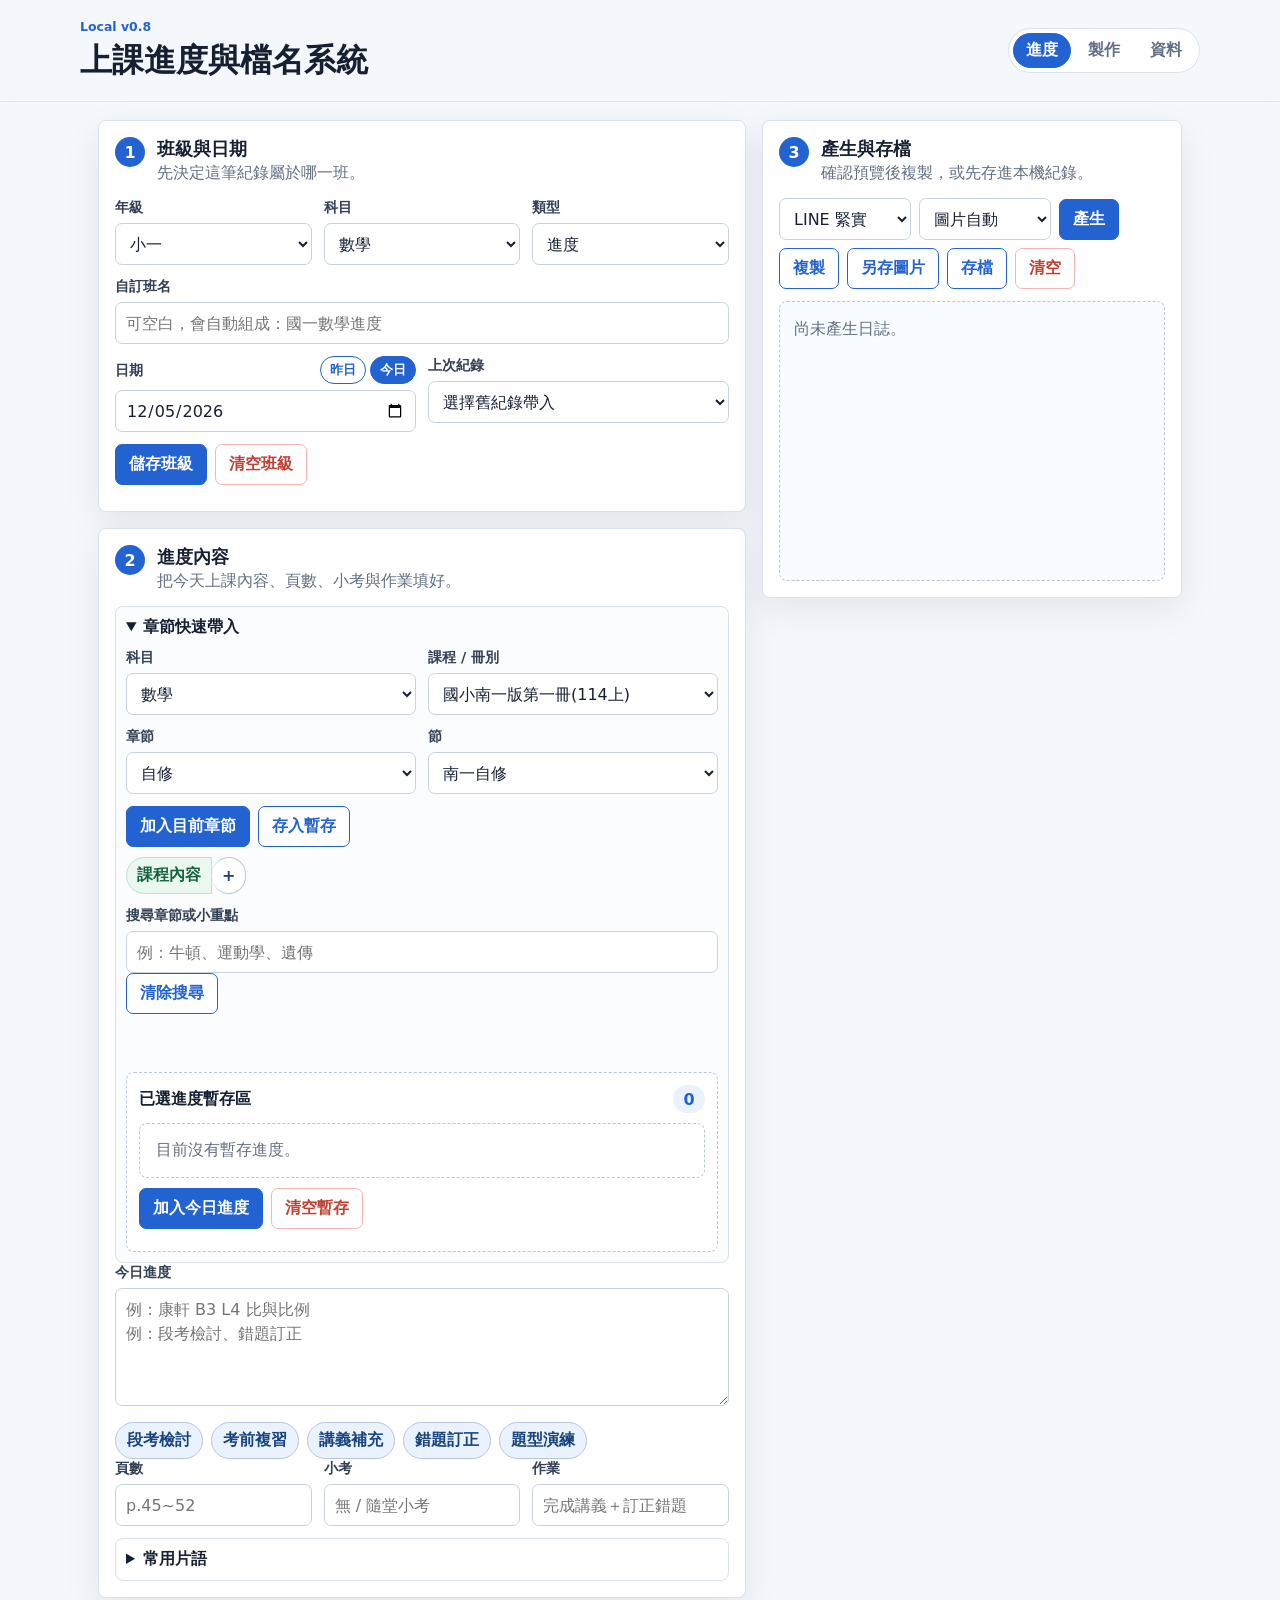
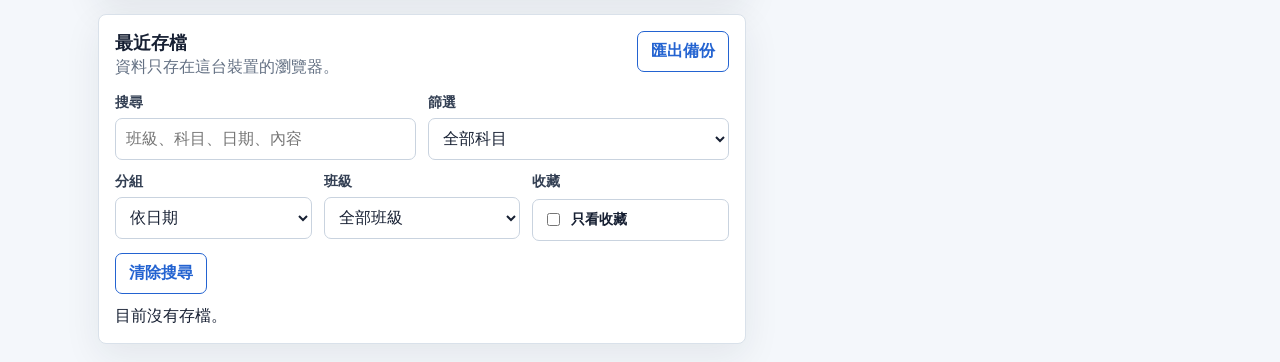
==== index.html @ 3dec6236 "Move Codex work card into production output" ====
<!doctype html>
<html lang="zh-Hant">
<head>
  <meta charset="utf-8">
  <meta name="viewport" content="width=device-width, initial-scale=1">
  <title>上課進度與檔名系統 v0.8 單機版</title>
  <link rel="stylesheet" href="styles.css?v=20260906-production-work-card">
</head>
<body>
  <header class="app-header">
    <div>
      <p class="eyebrow">Local v0.8</p>
      <h1>上課進度與檔名系統</h1>
    </div>
    <div class="header-actions">
      <nav class="view-tabs" aria-label="系統功能">
        <button class="tab-btn active" type="button" data-view-tab="progress">進度</button>
        <button class="tab-btn" type="button" data-view-tab="production">製作</button>
        <button class="tab-btn" type="button" data-view-tab="data" data-view-group="data,offline">資料</button>
      </nav>
    </div>
  </header>

  <main class="app-shell">
    <section class="panel primary-panel" data-workspace-view="progress" aria-labelledby="step1Title">
      <div class="step-head">
        <span class="step-index">1</span>
        <div>
          <h2 id="step1Title">班級與日期</h2>
          <p>先決定這筆紀錄屬於哪一班。</p>
        </div>
      </div>

      <div class="field-grid three">
        <label>
          <span>年級</span>
          <select id="grade">
            <option>小一</option><option>小二</option><option>小三</option><option>小四</option><option>小五</option><option>小六</option>
            <option>國一</option><option>國二</option><option>國三</option><option>高一</option><option>高二</option><option>高三</option>
          </select>
        </label>
        <label>
          <span>科目</span>
          <select id="subject">
            <option>數學</option><option>物理</option><option>化學</option><option>生物</option><option>地科</option>
            <option>國文</option><option>英文</option><option>歷史</option><option>地理</option><option>公民</option>
            <option>社會</option><option>自然</option><option>其他</option>
          </select>
        </label>
        <label>
          <span>類型</span>
          <select id="classType">
            <option>進度</option><option>輔導</option><option>家教</option><option>總複習</option>
          </select>
        </label>
      </div>

      <label class="full-field">
        <span>自訂班名</span>
        <input id="className" placeholder="可空白，會自動組成：國一數學進度">
      </label>

      <div class="field-grid two">
        <label class="date-field">
          <span class="date-label-row">
            <span>日期</span>
            <span class="date-shortcuts" aria-label="日期快捷">
              <button id="quickYesterdayBtn" class="mini-btn secondary" type="button" title="設定為昨日">昨日</button>
              <button id="quickTodayBtn" class="mini-btn" type="button" title="設定為今日">今日</button>
            </span>
          </span>
          <input id="date" type="date">
        </label>
        <label>
          <span>上次紀錄</span>
          <select id="historyPicker">
            <option value="">選擇舊紀錄帶入</option>
          </select>
        </label>
      </div>

      <div class="template-row">
        <button id="saveTemplateBtn" type="button">儲存班級</button>
        <button id="clearTemplateBtn" class="secondary danger-text" type="button">清空班級</button>
      </div>
      <div id="templateChips" class="chip-row" aria-label="班級模板"></div>
    </section>

    <section class="panel" data-workspace-view="progress" aria-labelledby="step2Title">
      <div class="step-head">
        <span class="step-index">2</span>
        <div>
          <h2 id="step2Title">進度內容</h2>
          <p>把今天上課內容、頁數、小考與作業填好。</p>
        </div>
      </div>

      <details class="quick-box course-picker" open>
        <summary>章節快速帶入</summary>
        <div class="field-grid two">
          <label>
            <span>科目</span>
            <select id="progressSubject"></select>
          </label>
          <label>
            <span>課程 / 冊別</span>
            <select id="progressBook"></select>
          </label>
        </div>
        <div class="field-grid two">
          <label>
            <span>章節</span>
            <select id="progressChapter"></select>
          </label>
          <label>
            <span>節</span>
            <select id="progressSection"></select>
          </label>
        </div>
        <div class="template-row">
          <button id="addProgressPathBtn" type="button">加入目前章節</button>
          <button id="cacheProgressPathBtn" class="secondary" type="button">存入暫存</button>
        </div>
        <div id="topicChoices" class="topic-list">課程資料載入中...</div>
        <label class="full-field progress-search">
          <span>搜尋章節或小重點</span>
          <input id="progressSearch" placeholder="例：牛頓、運動學、遺傳">
        </label>
        <div class="template-row">
          <button id="clearProgressSearchBtn" class="secondary" type="button">清除搜尋</button>
        </div>
        <div id="progressSearchResults" class="topic-list"></div>
        <div class="cache-box" aria-labelledby="progressCacheTitle">
          <div class="cache-head">
            <strong id="progressCacheTitle">已選進度暫存區</strong>
            <span id="progressCacheCount" class="badge">0</span>
          </div>
          <div id="progressCacheList" class="cache-list"></div>
          <div class="template-row cache-actions">
            <button id="applyProgressCacheBtn" type="button">加入今日進度</button>
            <button id="clearProgressCacheBtn" class="secondary danger-text" type="button">清空暫存</button>
          </div>
        </div>
      </details>

      <label class="full-field">
        <span>今日進度</span>
        <textarea id="progress" rows="4" placeholder="例：康軒 B3 L4 比與比例&#10;例：段考檢討、錯題訂正"></textarea>
      </label>

      <div class="chip-row">
        <button class="chip" data-progress="段考檢討" type="button">段考檢討</button>
        <button class="chip" data-progress="考前複習" type="button">考前複習</button>
        <button class="chip" data-progress="講義補充" type="button">講義補充</button>
        <button class="chip" data-progress="錯題訂正" type="button">錯題訂正</button>
        <button class="chip" data-progress="題型演練" type="button">題型演練</button>
      </div>

      <div class="field-grid three compact-fields">
        <label>
          <span>頁數</span>
          <input id="pages" placeholder="p.45~52">
        </label>
        <label>
          <span>小考</span>
          <input id="quiz" placeholder="無 / 隨堂小考">
        </label>
        <label>
          <span>作業</span>
          <input id="homework" placeholder="完成講義＋訂正錯題">
        </label>
      </div>

      <details class="quick-box">
        <summary>常用片語</summary>
        <div id="homeworkPhraseList" class="chip-row"></div>
        <div class="phrase-editor">
          <input id="newHomeworkPhrase" placeholder="新增作業片語">
          <button id="addHomeworkPhraseBtn" type="button">加入句庫</button>
        </div>
        <div class="chip-row quiz-phrases">
          <button class="chip quiet" data-quiz="隨堂小考" type="button">隨堂小考</button>
          <button class="chip quiet" data-quiz="單字小考" type="button">單字小考</button>
        </div>
      </details>
    </section>

    <section class="panel output-panel" data-workspace-view="progress" aria-labelledby="step3Title">
      <div class="step-head">
        <span class="step-index">3</span>
        <div>
          <h2 id="step3Title">產生與存檔</h2>
          <p>確認預覽後複製，或先存進本機紀錄。</p>
        </div>
      </div>

      <div class="toolbar">
        <select id="outputMode" aria-label="輸出格式">
          <option value="line">LINE 緊實</option>
          <option value="formal">正式紀錄</option>
          <option value="parent">給家長版</option>
        </select>
        <select id="imageSize" aria-label="圖片尺寸">
          <option value="auto">圖片自動</option>
          <option value="line">LINE 貼文</option>
          <option value="a4">A4 列印</option>
          <option value="ig">IG 直式</option>
        </select>
        <button id="generateBtn" type="button">產生</button>
        <button id="copyBtn" class="secondary" type="button">複製</button>
        <button id="saveImageBtn" class="secondary" type="button">另存圖片</button>
        <button id="saveLogBtn" class="secondary" type="button">存檔</button>
        <button id="clearBtn" class="secondary danger-text" type="button">清空</button>
      </div>

      <article id="preview" class="preview" aria-live="polite">尚未產生日誌。</article>
    </section>

    <section class="panel production-scope-panel hidden-view" data-workspace-view="production" aria-labelledby="productionTitle">
      <div class="step-head">
        <span class="step-index">製</span>
        <div>
          <h2 id="productionTitle">製作中心</h2>
          <p>先選一次範圍，再決定要輸出檔名、題目或講義。</p>
        </div>
      </div>

      <section class="form-section" aria-labelledby="sharedScopeTitle">
        <div class="section-head compact">
          <div>
            <h2 id="sharedScopeTitle">共用範圍</h2>
            <p>這裡會同步套用到檔名、題目與講義。</p>
          </div>
        </div>
        <div class="field-grid three">
          <label>
            <span>年級</span>
            <select id="sharedGrade">
              <option>小一</option><option>小二</option><option>小三</option><option>小四</option><option>小五</option><option>小六</option>
              <option>國一</option><option>國二</option><option>國三</option><option>高一</option><option>高二</option><option>高三</option>
            </select>
          </label>
          <label>
            <span>科目</span>
            <select id="sharedSubject"></select>
          </label>
          <label>
            <span>課程 / 冊別</span>
            <select id="sharedBook"></select>
          </label>
        </div>
        <div class="field-grid three">
          <label>
            <span>章節</span>
            <select id="sharedChapter"></select>
          </label>
          <label>
            <span>節 / 單元</span>
            <select id="sharedSection"></select>
          </label>
          <label>
            <span>搜尋補充關鍵字</span>
            <input id="sharedKeyword" placeholder="可空白，例：離子積常數、板塊">
          </label>
        </div>
        <div class="question-topic-box shared-topic-box">
          <div class="section-head">
            <div>
              <h2>小重點 / 知識點</h2>
              <p>可多選；會同步給題目與講義使用。</p>
            </div>
            <span id="sharedTopicCount" class="badge">0</span>
          </div>
          <div id="sharedTopicChoices" class="topic-list">課程資料載入中...</div>
        </div>
        <div class="production-scope-actions">
          <button id="addProductionScopeBtn" class="primary-action" type="button">加入製作範圍</button>
          <button id="clearProductionScopeBtn" class="secondary danger-text" type="button">清空範圍</button>
        </div>
        <div class="cache-box production-cache-box" aria-labelledby="productionScopeCacheTitle">
          <div class="cache-head">
            <div>
              <strong id="productionScopeCacheTitle">已選製作範圍</strong>
              <p>可跨章節、跨單元暫存；產生題目或講義時會一併帶入。</p>
            </div>
            <span id="productionScopeCacheCount" class="badge">0</span>
          </div>
          <div id="productionScopeCacheList" class="cache-list"></div>
        </div>
      </section>

      <section class="form-section production-mode-section" aria-labelledby="productionModeTitle">
        <div class="section-head compact">
          <div>
            <h2 id="productionModeTitle">製作模式</h2>
            <p>先選工作型態，系統會自動勾選合適輸出。</p>
          </div>
        </div>
        <div class="production-mode-grid" role="group" aria-label="製作模式">
          <button class="mode-card active" type="button" data-production-mode="singleQuestion">
            <strong>單元題目</strong>
            <span>目前範圍，產生一份測驗指令。</span>
          </button>
          <button class="mode-card" type="button" data-production-mode="multiQuestion">
            <strong>跨單元題目</strong>
            <span>使用已選範圍，產生跨單元題目。</span>
          </button>
          <button class="mode-card" type="button" data-production-mode="singleHandout">
            <strong>單元講義</strong>
            <span>目前範圍，產生講義指令。</span>
          </button>
          <button class="mode-card" type="button" data-production-mode="multiHandout">
            <strong>跨單元講義</strong>
            <span>整合已選範圍成連貫講義。</span>
          </button>
          <button class="mode-card" type="button" data-production-mode="questionHandout">
            <strong>題目＋講義</strong>
            <span>同時輸出題目與講義指令。</span>
          </button>
        </div>
      </section>

      <section class="form-section production-preset-section" aria-labelledby="productionPresetTitle">
        <div class="section-head compact">
          <div>
            <h2 id="productionPresetTitle">常用組合</h2>
            <p>快速套用常見製作設定，仍可再微調。</p>
          </div>
        </div>
        <div class="production-preset-row">
          <button class="chip quiet" type="button" data-production-preset="quiz20">隨堂測驗 20 題</button>
          <button class="chip quiet" type="button" data-production-preset="examReview">跨單元段考複習</button>
          <button class="chip quiet" type="button" data-production-preset="referenceHandout">高三參考書講義</button>
          <button class="chip quiet" type="button" data-production-preset="juniorExam">國中會考複習</button>
          <button class="chip quiet" type="button" data-production-preset="bothPackage">題目＋講義包</button>
        </div>
      </section>

      <section class="form-section production-output-section" aria-labelledby="productionOutputTitle">
        <div class="section-head compact">
          <div>
            <h2 id="productionOutputTitle">要產生什麼</h2>
            <p>勾選後，下方只會顯示對應的設定。</p>
          </div>
        </div>
        <div class="production-card-grid">
          <label class="production-choice-card">
            <input id="batchOutputFilename" type="checkbox">
            <strong>檔名</strong>
            <span>產生規範一致的 Word、PDF 或講義檔名。</span>
          </label>
          <label class="production-choice-card">
            <input id="batchOutputQuestion" type="checkbox" checked>
            <strong>題目指令</strong>
            <span>用本機題庫原題或 AI 仿題製作測驗。</span>
          </label>
          <label class="production-choice-card">
            <input id="batchOutputHandout" type="checkbox">
            <strong>講義指令</strong>
            <span>依共用範圍產生上課講義需求。</span>
          </label>
          <label class="production-choice-card">
            <input id="batchOutputWorkCard" type="checkbox">
            <strong>工作卡提示詞</strong>
            <span>把已選範圍整理成可貼給 Codex 的工作卡。</span>
          </label>
        </div>
      </section>
    </section>

    <section id="filenamePanel" class="panel filename-panel hidden-view" data-workspace-view="production" data-production-task="filename" aria-labelledby="filenameTitle">
      <div class="inner-switch" aria-label="製作工具">
        <button class="tab-btn" type="button" data-view-tab="filename">建立檔名</button>
        <button class="tab-btn" type="button" data-view-tab="question">製作題目</button>
        <button class="tab-btn" type="button" data-view-tab="handout">製作講義</button>
      </div>
      <div class="step-head">
        <span class="step-index">檔</span>
        <div>
          <h2 id="filenameTitle">檔名設定</h2>
          <p>只設定檔名格式，共用範圍已由上方帶入。</p>
        </div>
      </div>

      <div class="field-grid three">
        <label>
          <span>類型</span>
          <select id="filenameType">
            <option value="handout">講義或考卷</option>
            <option value="mock">模擬考</option>
            <option value="term">段考</option>
            <option value="other">其他文件</option>
          </select>
        </label>
        <label>
          <span>副檔名</span>
          <input id="filenameExt" placeholder="可空白，例如 pdf">
        </label>
        <label>
          <span>預設日期</span>
          <input id="filenameDate" type="date">
        </label>
      </div>

      <div class="field-grid three filename-course-source">
        <label>
          <span>科目</span>
          <select id="filenameSubject"></select>
        </label>
        <label>
          <span>課程 / 冊別</span>
          <select id="filenameCourse"></select>
        </label>
        <label>
          <span>課程名稱微調</span>
          <input id="filenameCourseAlias" placeholder="例：選修物理1">
        </label>
      </div>

      <div class="filename-fields" data-filename-fields="handout">
        <div class="field-grid three">
          <label>
            <span>章節</span>
            <select id="filenameChapter"></select>
          </label>
          <label>
            <span>單元</span>
            <input id="filenameUnit" placeholder="例：運動學">
          </label>
          <label>
            <span>文件名稱與序號</span>
            <input id="filenameDocName" placeholder="小考1">
          </label>
          <label>
            <span>版本</span>
            <select id="filenameAudience">
              <option>教用</option>
              <option>學用</option>
            </select>
          </label>
        </div>
        <div class="field-grid one">
          <label>
            <span>狀態</span>
            <select id="filenameStatus">
              <option>草稿</option>
              <option>完稿</option>
            </select>
          </label>
          <label>
            <span>題目格式後綴</span>
            <select id="filenameFormatSuffix">
              <option value="">不加入</option>
              <option>標準快考版</option>
              <option>灰階列印版</option>
              <option>寬鬆作答版</option>
              <option>緊湊省紙版</option>
              <option>雙欄選擇題版</option>
              <option>正式考卷版</option>
              <option>教師備課版</option>
              <option>錯題訂正版</option>
            </select>
          </label>
        </div>
      </div>

      <div class="filename-fields hidden" data-filename-fields="mock">
        <div class="field-grid three">
          <label>
            <span>年度</span>
            <input id="mockYear" placeholder="112">
          </label>
          <label>
            <span>考試類型</span>
            <select id="mockExamType">
              <option>學測</option>
              <option>分科</option>
              <option>模考</option>
            </select>
          </label>
          <label>
            <span>試卷來源或名稱</span>
            <input id="mockName" placeholder="112中2">
          </label>
        </div>
      </div>

      <div class="filename-fields hidden" data-filename-fields="term">
        <div class="field-grid three">
          <label>
            <span>學年度學期</span>
            <input id="termSemester" placeholder="115上">
          </label>
          <label>
            <span>學校</span>
            <input id="termSchool" placeholder="北大">
          </label>
          <label>
            <span>年級</span>
            <select id="termGrade">
              <option>高一</option><option>高二</option><option selected>高三</option>
              <option>國一</option><option>國二</option><option>國三</option>
            </select>
          </label>
        </div>
        <div class="field-grid one">
          <label>
            <span>考試次別</span>
            <select id="termExam">
              <option>一段</option>
              <option>二段</option>
              <option>三段</option>
            </select>
          </label>
        </div>
      </div>

      <div class="filename-fields hidden" data-filename-fields="other">
        <div class="field-grid three">
          <label>
            <span>課程或主題</span>
            <input id="otherTopic" placeholder="例：選修物理1 / 共用">
          </label>
          <label>
            <span>內容</span>
            <input id="otherContent" placeholder="內容">
          </label>
          <label>
            <span>說明</span>
            <input id="otherNote" placeholder="說明">
          </label>
        </div>
      </div>

      <div class="filename-result">
        <div>
          <span>檔名預覽</span>
          <output id="filenamePreview">資料載入中...</output>
        </div>
        <button id="copyFilenameBtn" type="button">複製檔名</button>
      </div>
    </section>

    <section class="panel question-panel hidden-view" data-workspace-view="production" data-production-task="question" aria-labelledby="questionTitle">
      <div class="inner-switch" aria-label="製作工具">
        <button class="tab-btn" type="button" data-view-tab="filename">建立檔名</button>
        <button class="tab-btn" type="button" data-view-tab="question">製作題目</button>
        <button class="tab-btn" type="button" data-view-tab="handout">製作講義</button>
      </div>
      <div class="step-head">
        <span class="step-index">題</span>
        <div>
          <h2 id="questionTitle">題目設定</h2>
          <p>設定題目來源、題數、難度與測驗卷輸出。</p>
        </div>
      </div>

      <div class="question-layout">
        <div class="question-form-stack">
          <section class="form-section" aria-labelledby="questionScopeTitle">
            <div class="section-head compact">
              <div>
                <h2 id="questionScopeTitle">範圍</h2>
                <p>先決定年級、科目與課程位置。</p>
              </div>
            </div>
            <div class="field-grid three">
              <label>
                <span>年級</span>
                <select id="questionGrade">
                  <option>小一</option><option>小二</option><option>小三</option><option>小四</option><option>小五</option><option>小六</option>
                  <option>國一</option><option>國二</option><option>國三</option><option>高一</option><option>高二</option><option>高三</option>
                </select>
              </label>
              <label>
                <span>科目</span>
                <select id="questionSubject"></select>
              </label>
              <label>
                <span>課程 / 冊別</span>
                <select id="questionBook"></select>
              </label>
            </div>
            <div class="field-grid two">
              <label>
                <span>章節</span>
                <select id="questionChapter"></select>
              </label>
              <label>
                <span>節</span>
                <select id="questionSection"></select>
              </label>
            </div>
            <label class="full-field">
              <span>搜尋補充關鍵字</span>
              <input id="questionKeyword" placeholder="可空白，例：離子積常數、板塊">
            </label>

            <div class="question-topic-box">
              <div class="section-head">
                <div>
                  <h2>知識點</h2>
                  <p>可多選；若不選，會使用目前章節與節名當搜尋範圍。</p>
                </div>
                <span id="questionTopicCount" class="badge">0</span>
              </div>
              <div id="questionTopicChoices" class="topic-list">課程資料載入中...</div>
            </div>
          </section>

          <section class="form-section" aria-labelledby="questionSettingTitle">
            <div class="section-head compact">
              <div>
                <h2 id="questionSettingTitle">出題設定</h2>
                <p>選擇題目來源、情境、題數與難度分配。</p>
              </div>
            </div>
            <div class="mode-choice" role="group" aria-label="出題方式">
              <button class="mode-card active" type="button" data-question-mode="bankOriginal">
                <strong>本機題庫原題</strong>
                <span>直接抽題，不改題幹、選項與答案。</span>
              </button>
              <button class="mode-card" type="button" data-question-mode="aiVariant">
                <strong>AI 生成仿題</strong>
                <span>參考題庫考點，改寫成同概念新題。</span>
              </button>
            </div>
            <label class="visually-hidden">
              <span>出題方式</span>
              <select id="questionGenerationMode" aria-hidden="true" tabindex="-1">
                <option value="bankOriginal">本機題庫原題</option>
                <option value="aiVariant">AI 生成仿題</option>
              </select>
            </label>
            <div class="field-grid three">
              <label>
                <span>使用情境</span>
                <select id="questionUseCase">
                  <option value="quiz">一般隨堂測驗</option>
                  <option value="exam">正式考卷</option>
                  <option value="practice">練習題組</option>
                  <option value="review">考前複習</option>
                </select>
              </label>
              <label>
                <span>題型</span>
                <select id="questionType">
                  <option>隨堂測驗</option>
                  <option>課後練習</option>
                  <option>段考複習</option>
                  <option>錯題再練</option>
                </select>
              </label>
              <label>
                <span>先抓候選題</span>
                <input id="questionCandidateCount" type="number" min="5" max="100" value="30">
              </label>
            </div>
            <div class="field-grid four compact-fields">
              <label>
                <span>成卷題數</span>
                <input id="questionTotalCount" type="number" min="1" max="60" value="20">
              </label>
              <label>
                <span>基礎題</span>
                <input id="questionBasicCount" type="number" min="0" max="60" value="10">
              </label>
              <label>
                <span>中等題</span>
                <input id="questionMiddleCount" type="number" min="0" max="60" value="6">
              </label>
              <label>
                <span>挑戰題</span>
                <input id="questionChallengeCount" type="number" min="0" max="60" value="4">
              </label>
            </div>
          </section>

          <details class="form-section advanced-section" aria-labelledby="questionOutputTitle">
            <summary>進階輸出設定</summary>
            <div class="section-head compact">
              <div>
                <h2 id="questionOutputTitle">輸出</h2>
                <p>設定檔案型態、版型與補充要求。</p>
              </div>
            </div>
            <div class="field-grid four compact-fields">
              <label>
                <span>產出型態</span>
                <select id="questionOutput">
                  <option value="word">Word 測驗卷</option>
                  <option value="pdf">Word + PDF</option>
                  <option value="obsidian">Obsidian Markdown</option>
                </select>
              </label>
              <label>
                <span>版型</span>
                <select id="questionStyle">
                  <option value="standard">標準快考版</option>
                  <option value="gray">灰階列印版</option>
                  <option value="reference">參考書精緻版</option>
                  <option value="exam">段考模擬版</option>
                  <option value="correction">錯題訂正版</option>
                  <option value="teacher">教師備課版</option>
                </select>
              </label>
              <label>
                <span>排版</span>
                <select id="questionLayout">
                  <option value="spacious">寬鬆作答版</option>
                  <option value="compact">緊湊省紙版</option>
                  <option value="twoColumn">雙欄選擇題版</option>
                  <option value="card">單題卡片版</option>
                  <option value="formal">正式考卷版</option>
                  <option value="separateAnswers">答案分離版</option>
                  <option value="bw">黑白影印版</option>
                </select>
              </label>
              <label>
                <span>字體設定</span>
                <select id="questionTypography">
                  <optgroup label="標楷體">
                    <option value="kai14">標楷體 14 pt</option>
                    <option value="kai13">標楷體 13 pt</option>
                    <option value="kai12" selected>標楷體 12 pt</option>
                    <option value="kai11">標楷體 11 pt</option>
                    <option value="kai105">標楷體 10.5 pt</option>
                  </optgroup>
                  <optgroup label="微軟正黑體">
                    <option value="jhenghei14">微軟正黑體 14 pt</option>
                    <option value="jhenghei13">微軟正黑體 13 pt</option>
                    <option value="jhenghei12">微軟正黑體 12 pt</option>
                    <option value="jhenghei11">微軟正黑體 11 pt</option>
                    <option value="jhenghei105">微軟正黑體 10.5 pt</option>
                  </optgroup>
                  <optgroup label="新細明體">
                    <option value="ming12">新細明體 12 pt</option>
                    <option value="ming11">新細明體 11 pt</option>
                    <option value="ming105">新細明體 10.5 pt</option>
                  </optgroup>
                  <optgroup label="思源字型">
                    <option value="sourceHanSans12">思源黑體 12 pt</option>
                    <option value="sourceHanSans11">思源黑體 11 pt</option>
                    <option value="sourceHanSerif12">思源宋體 12 pt</option>
                    <option value="sourceHanSerif11">思源宋體 11 pt</option>
                  </optgroup>
                </select>
              </label>
            </div>
            <label class="full-field">
              <span>補充要求</span>
              <textarea id="questionNotes" rows="3" placeholder="例：仿題不要照抄原題；每題都要附學生看得懂的解析；公式請盡量整理成標準格式。"></textarea>
            </label>
          </details>
        </div>

        <aside class="question-current-card" aria-labelledby="questionCurrentTitle">
          <span class="summary-kicker">目前設定</span>
          <h2 id="questionCurrentTitle">尚未產生</h2>
          <div id="questionCurrentSummary" class="summary-lines">選好範圍後會自動整理摘要。</div>
          <div class="summary-chips">
            <span id="questionModeSummary">本機題庫原題</span>
            <span id="questionCountSummary">20 題</span>
          </div>
        </aside>
      </div>

      <div class="toolbar question-actions">
        <button id="makeQuestionsBtn" class="primary-action" type="button">製作題目</button>
        <button id="buildQuestionPromptBtn" type="button">產生出題指令</button>
        <button id="copyQuestionPromptBtn" class="secondary" type="button">複製指令</button>
        <button id="downloadQuestionSpecBtn" class="secondary" type="button">下載需求 JSON</button>
      </div>

      <div class="filename-result question-summary">
        <div>
          <span>題庫搜尋摘要</span>
          <output id="questionSearchSummary">尚未產生。</output>
        </div>
      </div>

      <label class="full-field generated-prompt-field">
        <span>Codex 出題指令</span>
        <textarea id="questionPromptOutput" rows="16" readonly placeholder="選好範圍後按「產生出題指令」。"></textarea>
      </label>
    </section>

    <section class="panel handout-panel hidden-view" data-workspace-view="production" data-production-task="handout" aria-labelledby="handoutTitle">
      <div class="inner-switch" aria-label="製作工具">
        <button class="tab-btn" type="button" data-view-tab="filename">建立檔名</button>
        <button class="tab-btn" type="button" data-view-tab="question">製作題目</button>
        <button class="tab-btn" type="button" data-view-tab="handout">製作講義</button>
      </div>
      <div class="step-head">
        <span class="step-index">講</span>
        <div>
          <h2 id="handoutTitle">講義設定</h2>
          <p>設定講義版本、結構、題數、題目來源與版型。</p>
        </div>
      </div>

      <div class="field-grid three">
        <label>
          <span>年級</span>
          <select id="handoutGrade">
            <option>小一</option><option>小二</option><option>小三</option><option>小四</option><option>小五</option><option>小六</option>
            <option>國一</option><option>國二</option><option>國三</option><option>高一</option><option>高二</option><option>高三</option>
          </select>
        </label>
        <label>
          <span>科目</span>
          <select id="handoutSubject"></select>
        </label>
        <label>
          <span>版本</span>
          <select id="handoutAudience">
            <option value="student">學生版</option>
            <option value="teacher">教師版</option>
            <option value="both">學生版＋教師版</option>
          </select>
        </label>
      </div>

      <div class="field-grid two">
        <label>
          <span>課程 / 冊別</span>
          <select id="handoutBook"></select>
        </label>
        <label>
          <span>章節</span>
          <select id="handoutChapter"></select>
        </label>
      </div>

      <div class="field-grid two">
        <label>
          <span>節</span>
          <select id="handoutSection"></select>
        </label>
        <label>
          <span>講義標題</span>
          <input id="handoutTitleInput" placeholder="可空白，會自動用章節與節名">
        </label>
      </div>

      <div class="template-row">
        <button id="saveHandoutExampleBtn" class="secondary" type="button">新增目前設定為範例</button>
      </div>
      <div id="handoutExampleChips" class="handout-example-list" aria-label="講義範例"></div>

      <div class="question-topic-box">
        <div class="section-head">
          <div>
            <h2>講義知識點</h2>
            <p>可多選；若不選，會使用章節與節名安排內容。</p>
          </div>
          <span id="handoutTopicCount" class="badge">0</span>
        </div>
        <div id="handoutTopicChoices" class="topic-list">課程資料載入中...</div>
      </div>

      <div class="field-grid three compact-fields">
        <label>
          <span>範例數</span>
          <input id="handoutExampleCount" type="number" min="0" max="12" value="2">
        </label>
        <label>
          <span>隨堂演練數</span>
          <input id="handoutPracticeCount" type="number" min="0" max="20" value="4">
        </label>
      </div>

      <details class="form-section advanced-section">
        <summary>進階講義設定</summary>
        <div class="field-grid two compact-fields">
          <label>
            <span>講義風格</span>
            <select id="handoutStyle">
              <option value="softGray">灰階章節分隔</option>
              <option value="modulePack">灰階模組包</option>
              <option value="freshBlue">清爽青藍細線</option>
              <option value="referenceBlack">黑白參考書分隔線</option>
              <option value="referenceFormula">黑白參考書＋LaTeX公式</option>
            </select>
          </label>
          <label>
            <span>字體設定</span>
            <select id="handoutTypography">
              <optgroup label="標楷體">
                <option value="kai14">標楷體 14 pt</option>
                <option value="kai13">標楷體 13 pt</option>
                <option value="kai12" selected>標楷體 12 pt</option>
                <option value="kai11">標楷體 11 pt</option>
                <option value="kai105">標楷體 10.5 pt</option>
              </optgroup>
              <optgroup label="微軟正黑體">
                <option value="jhenghei14">微軟正黑體 14 pt</option>
                <option value="jhenghei13">微軟正黑體 13 pt</option>
                <option value="jhenghei12">微軟正黑體 12 pt</option>
                <option value="jhenghei11">微軟正黑體 11 pt</option>
                <option value="jhenghei105">微軟正黑體 10.5 pt</option>
              </optgroup>
              <optgroup label="新細明體">
                <option value="ming12">新細明體 12 pt</option>
                <option value="ming11">新細明體 11 pt</option>
                <option value="ming105">新細明體 10.5 pt</option>
              </optgroup>
              <optgroup label="思源字型">
                <option value="sourceHanSans12">思源黑體 12 pt</option>
                <option value="sourceHanSans11">思源黑體 11 pt</option>
                <option value="sourceHanSerif12">思源宋體 12 pt</option>
                <option value="sourceHanSerif11">思源宋體 11 pt</option>
              </optgroup>
            </select>
          </label>
        </div>

        <div class="field-grid three compact-fields">
          <label>
            <span>科學素養計算題</span>
            <input id="handoutCalculationCount" type="number" min="0" max="30" value="5">
          </label>
          <label>
            <span>科學素養觀念題</span>
            <input id="handoutConceptQuestionCount" type="number" min="0" max="30" value="5">
          </label>
          <label>
            <span>科學素養思考題</span>
            <input id="handoutThinkingQuestionCount" type="number" min="0" max="30" value="5">
          </label>
        </div>

        <div class="field-grid two compact-fields">
          <label>
            <span>題目來源</span>
            <select id="handoutQuestionSource">
              <option value="mixed">題庫＋自創混合</option>
              <option value="bank">優先從題庫提取</option>
              <option value="original">自創題目</option>
            </select>
          </label>
          <label>
            <span>題庫候選題</span>
            <input id="handoutQuestionCandidateCount" type="number" min="0" max="120" value="30">
          </label>
        </div>
      </details>

      <div class="check-grid">
        <label class="checkline"><input id="handoutIncludeToc" type="checkbox" checked><span>加入目錄</span></label>
        <label class="checkline"><input id="handoutIncludeConcepts" type="checkbox" checked><span>定義、說明、定理、公式</span></label>
        <label class="checkline"><input id="handoutIncludeExamples" type="checkbox" checked><span>範例與解法</span></label>
        <label class="checkline"><input id="handoutIncludePractice" type="checkbox" checked><span>科學素養題組</span></label>
        <label class="checkline"><input id="handoutIncludeAnswers" type="checkbox" checked><span>答案解析</span></label>
        <label class="checkline"><input id="handoutIncludeTeacherNotes" type="checkbox"><span>教師備註</span></label>
      </div>

      <label class="full-field">
        <span>文案或補充要求</span>
        <textarea id="handoutNotes" rows="5" placeholder="可貼課堂文案、範例題、學生常錯點、作業要求；若空白，Codex 會依範圍規劃講義。"></textarea>
      </label>

      <div class="toolbar question-actions">
        <button id="buildHandoutPromptBtn" class="primary-action" type="button">產生講義指令</button>
        <button id="copyHandoutPromptBtn" class="secondary" type="button">複製指令</button>
        <button id="downloadHandoutSpecBtn" class="secondary" type="button">下載需求 JSON</button>
      </div>

      <div class="filename-result question-summary">
        <div>
          <span>講義需求摘要</span>
          <output id="handoutSummary">尚未產生。</output>
        </div>
      </div>

      <label class="full-field generated-prompt-field">
        <span>Codex 講義製作指令</span>
        <textarea id="handoutPromptOutput" rows="18" readonly placeholder="選好範圍後按「產生講義指令」。"></textarea>
      </label>
    </section>

    <section class="panel production-final-panel hidden-view" data-workspace-view="production" aria-labelledby="batchOutputTitle">
      <div class="step-head">
        <span class="step-index">出</span>
        <div>
          <h2 id="batchOutputTitle">產生結果</h2>
          <p>確認設定後按一次產生，需要時再複製完整結果。</p>
        </div>
      </div>
      <div class="toolbar question-actions">
        <button id="buildBatchOutputBtn" class="primary-action" type="button">產生勾選項目</button>
        <button id="copyBatchOutputBtn" class="secondary" type="button">複製全部結果</button>
      </div>
      <div id="batchOutputPreview" class="batch-output-preview muted">尚未產生結果。</div>
      <div id="productionFinalSummary" class="production-final-summary"></div>
      <textarea id="batchOutputText" class="batch-output-text collapsed" rows="10" readonly placeholder="按「產生勾選項目」後，這裡會彙整檔名、題目指令與講義指令。"></textarea>
    </section>

    <section class="panel archive-panel" data-workspace-view="progress" aria-labelledby="archiveTitle">
      <div class="archive-head">
        <div>
          <h2 id="archiveTitle">最近存檔</h2>
          <p>資料只存在這台裝置的瀏覽器。</p>
        </div>
        <button id="exportBtn" class="secondary" type="button">匯出備份</button>
      </div>

      <div class="field-grid two">
        <label>
          <span>搜尋</span>
          <input id="search" placeholder="班級、科目、日期、內容">
        </label>
        <label>
          <span>篩選</span>
          <select id="filterSubject">
            <option value="">全部科目</option>
          </select>
        </label>
      </div>
      <div class="field-grid three">
        <label>
          <span>分組</span>
          <select id="archiveGroupBy">
            <option value="date">依日期</option>
            <option value="className">依班級</option>
            <option value="subject">依科目</option>
          </select>
        </label>
        <label>
          <span>班級</span>
          <select id="filterClass">
            <option value="">全部班級</option>
          </select>
        </label>
        <label class="checkbox-field">
          <span>收藏</span>
          <label class="checkline">
            <input id="favoriteOnly" type="checkbox">
            <span>只看收藏</span>
          </label>
        </label>
      </div>
      <div class="template-row">
        <button id="clearArchiveSearchBtn" class="secondary" type="button">清除搜尋</button>
      </div>

      <div id="archiveList" class="archive-list">目前沒有存檔。</div>
    </section>

    <section class="panel course-data-panel hidden-view" data-workspace-view="data" aria-labelledby="courseDataTitle">
      <div class="inner-switch" aria-label="資料工具">
        <button class="tab-btn" type="button" data-view-tab="data">課程資料</button>
        <button class="tab-btn" type="button" data-view-tab="offline">離線入口</button>
      </div>
      <div class="course-data-grid">
        <div class="course-data-sidebar">
          <div class="step-head">
            <span class="step-index">資</span>
            <div>
              <h2 id="courseDataTitle">課程資料</h2>
              <p>檢查章節資料，也可複製路徑回到進度或檔名使用。</p>
            </div>
          </div>

          <div class="field-grid one">
            <label>
              <span>科目</span>
              <select id="dataSubjectSelect"></select>
            </label>
            <label>
              <span>冊別 / 教材</span>
              <select id="dataBookSelect"></select>
            </label>
            <label>
              <span>搜尋</span>
              <input id="dataSearchInput" placeholder="章、節、小重點關鍵字">
            </label>
          </div>
          <div class="template-row">
            <button id="dataClearSearchBtn" class="secondary" type="button">清除搜尋</button>
          </div>

          <div class="stats" id="dataStats">載入中...</div>

          <div class="data-actions">
            <button id="dataShowAllBtn" type="button">展開全部</button>
            <button id="dataCollapseBtn" class="secondary" type="button">收合</button>
            <button id="dataCopyPathBtn" class="secondary" type="button">複製路徑</button>
            <button id="dataExportSubjectBtn" class="secondary" type="button">匯出本科 CSV</button>
          </div>

          <div class="review-block">
            <div class="section-head">
              <div>
                <h2>待修正清單</h2>
                <p>標記後可匯出整理。</p>
              </div>
              <span id="dataFixCount" class="badge">0</span>
            </div>
            <div class="fix-actions">
              <button id="dataExportFixesBtn" class="secondary" type="button">匯出清單</button>
              <button id="dataClearFixesBtn" class="secondary danger-text" type="button">清空</button>
            </div>
            <div id="dataFixList" class="fix-list"></div>
          </div>

          <div class="review-block">
            <div class="section-head">
              <div>
                <h2>資料提醒</h2>
                <p>先抓命名不一致或過長項目。</p>
              </div>
              <span id="dataIssueCount" class="badge">0</span>
            </div>
            <div id="dataIssueList" class="issue-list"></div>
          </div>

          <div class="review-block">
            <div class="section-head">
              <div>
                <h2>品質掃描</h2>
                <p>檢查目前科目、全科資料與合併摘要。</p>
              </div>
            </div>
            <div class="quality-actions">
              <button id="qualityCurrentBtn" type="button">檢查目前科目</button>
              <button id="qualityAllBtn" class="secondary" type="button">全科掃描</button>
              <button id="qualityMergeBtn" class="secondary" type="button">合併摘要</button>
              <button id="qualityClearBtn" class="secondary" type="button">清除</button>
            </div>
            <div id="qualityResult" class="quality-panel"></div>
          </div>
        </div>

        <div class="course-data-outline">
          <div class="section-head">
            <div>
              <h2>章節清單</h2>
              <p id="dataCurrentPath">請選擇科目與教材。</p>
            </div>
          </div>
          <div id="dataOutline" class="outline"></div>
        </div>
      </div>
    </section>

    <section class="panel offline-panel hidden-view" data-workspace-view="offline" aria-labelledby="offlineTitle">
      <div class="inner-switch" aria-label="資料工具">
        <button class="tab-btn" type="button" data-view-tab="data">課程資料</button>
        <button class="tab-btn" type="button" data-view-tab="offline">離線入口</button>
      </div>
      <div class="step-head">
        <span class="step-index">離</span>
        <div>
          <h2 id="offlineTitle">USB 離線入口</h2>
          <p>集中管理離線出卷與離線上課進度系統。先雙擊啟動檔，再開啟對應頁面。</p>
        </div>
      </div>

      <div class="offline-grid">
        <article class="offline-card">
          <div>
            <h3>離線原題出卷系統</h3>
            <p>直接抓取本機題庫原題生成 Word，不做仿題。適合 USB 攜帶使用。</p>
          </div>
          <dl class="offline-list">
            <div>
              <dt>啟動檔</dt>
              <dd>H:\啟動離線出卷系統.bat</dd>
            </div>
            <div>
              <dt>網址</dt>
              <dd>http://127.0.0.1:8799/</dd>
            </div>
            <div>
              <dt>輸出資料夾</dt>
              <dd>H:\question_tool_portable\exports</dd>
            </div>
          </dl>
          <div class="template-row">
            <button type="button" data-copy-offline="H:\啟動離線出卷系統.bat">複製啟動檔路徑</button>
            <button class="secondary" type="button" data-open-offline="http://127.0.0.1:8799/">開啟頁面</button>
          </div>
        </article>

        <article class="offline-card">
          <div>
            <h3>離線上課與檔名系統</h3>
            <p>USB 版進度、檔名、出題指令與講義指令入口，供沒有 OneDrive 專案資料夾時使用。</p>
          </div>
          <dl class="offline-list">
            <div>
              <dt>啟動檔</dt>
              <dd>H:\啟動上課進度與檔名系統.bat</dd>
            </div>
            <div>
              <dt>網址</dt>
              <dd>http://127.0.0.1:8765/</dd>
            </div>
            <div>
              <dt>系統資料夾</dt>
              <dd>H:\question_tool_portable\offline_course_system</dd>
            </div>
          </dl>
          <div class="template-row">
            <button type="button" data-copy-offline="H:\啟動上課進度與檔名系統.bat">複製啟動檔路徑</button>
            <button class="secondary" type="button" data-open-offline="http://127.0.0.1:8765/">開啟頁面</button>
          </div>
        </article>
      </div>

      <div class="offline-note">
        <strong>使用順序</strong>
        <p>如果網頁打不開，先到 USB 根目錄雙擊對應的啟動檔。Windows 瀏覽器不允許網頁直接執行 .bat，因此這裡提供路徑複製與網址入口。</p>
      </div>
    </section>
  </main>

  <div id="toast" class="toast" role="status" aria-live="polite"></div>

  <script src="app.js?v=20260906-production-work-card"></script>
</body>
</html>
---- styles.css ----
:root {
  --bg: #f4f7fb;
  --panel: #ffffff;
  --ink: #172033;
  --muted: #637083;
  --line: #d9e1ea;
  --blue: #2363d1;
  --green: #10895d;
  --amber: #b7791f;
  --red: #c24135;
  --soft-blue: #eaf2ff;
  --soft-green: #eaf8f0;
  --shadow: 0 12px 36px rgba(23, 32, 51, .08);
}

* { box-sizing: border-box; }

body {
  margin: 0;
  background: var(--bg);
  color: var(--ink);
  font-family: "Noto Sans TC", "Microsoft JhengHei", system-ui, sans-serif;
  letter-spacing: 0;
}

.app-header {
  position: sticky;
  top: 0;
  z-index: 10;
  display: flex;
  align-items: center;
  justify-content: space-between;
  gap: 16px;
  padding: 18px max(18px, calc((100vw - 1120px) / 2));
  background: rgba(244, 247, 251, .92);
  border-bottom: 1px solid rgba(217, 225, 234, .8);
  backdrop-filter: blur(12px);
}

.header-actions {
  display: flex;
  align-items: center;
  gap: 8px;
}

.view-tabs {
  display: inline-flex;
  gap: 4px;
  padding: 4px;
  border: 1px solid var(--line);
  border-radius: 999px;
  background: #fff;
}

.tab-btn {
  min-height: 32px;
  padding: 6px 12px;
  border-color: transparent;
  border-radius: 999px;
  background: transparent;
  color: var(--muted);
  box-shadow: none;
}

.tab-btn.active {
  border-color: var(--blue);
  background: var(--blue);
  color: #fff;
}

.inner-switch {
  display: inline-flex;
  flex-wrap: wrap;
  gap: 4px;
  margin: 0 0 14px;
  padding: 4px;
  border: 1px solid var(--line);
  border-radius: 8px;
  background: #f8fbff;
}

.inner-switch .tab-btn {
  border-radius: 6px;
  min-height: 34px;
}

.header-link {
  display: inline-flex;
  align-items: center;
  justify-content: center;
  min-height: 40px;
  padding: 8px 12px;
  border: 1px solid var(--line);
  border-radius: 999px;
  background: #fff;
  color: var(--blue);
  font-weight: 800;
  text-decoration: none;
}

.eyebrow {
  margin: 0 0 3px;
  color: var(--blue);
  font-size: .78rem;
  font-weight: 800;
}

h1, h2, p { margin: 0; }

h1 { font-size: clamp(1.35rem, 3vw, 2rem); }
h2 { font-size: 1.1rem; }
p { color: var(--muted); line-height: 1.45; }

.app-shell {
  display: grid;
  grid-template-columns: minmax(0, 1fr) minmax(340px, 420px);
  gap: 16px;
  max-width: 1120px;
  margin: 0 auto;
  padding: 18px;
}

.panel {
  background: var(--panel);
  border: 1px solid var(--line);
  border-radius: 8px;
  padding: 16px;
  box-shadow: var(--shadow);
}

.primary-panel, .archive-panel, .filename-panel { grid-column: 1; }
.production-scope-panel { grid-column: 1 / -1; }
.question-panel { grid-column: 1 / -1; }
.handout-panel { grid-column: 1 / -1; }
.offline-panel { grid-column: 1 / -1; }
.output-panel { grid-column: 2; grid-row: 1 / span 2; align-self: start; position: sticky; top: 88px; }
.archive-panel { order: 1; }
.filename-panel { order: 2; }
.hidden-view { display: none; }
.course-data-panel {
  grid-column: 1 / -1;
}

.step-head, .archive-head {
  display: flex;
  align-items: flex-start;
  justify-content: space-between;
  gap: 12px;
  margin-bottom: 14px;
}

.step-head { justify-content: flex-start; }

.step-index {
  display: grid;
  place-items: center;
  flex: 0 0 30px;
  width: 30px;
  height: 30px;
  border-radius: 50%;
  background: var(--blue);
  color: #fff;
  font-weight: 900;
}

label span {
  display: block;
  margin-bottom: 6px;
  color: #344054;
  font-size: .9rem;
  font-weight: 800;
}

.date-label-row {
  display: flex;
  align-items: center;
  justify-content: space-between;
  gap: 8px;
}

.date-label-row > span:first-child {
  margin-bottom: 0;
}

.date-shortcuts {
  display: inline-flex;
  gap: 4px;
  margin-bottom: 0;
}

.date-shortcuts .mini-btn {
  min-height: 28px;
  padding: 4px 9px;
  border-radius: 999px;
  font-size: .82rem;
  box-shadow: none;
}

input, select, textarea {
  width: 100%;
  min-height: 42px;
  padding: 9px 10px;
  border: 1px solid #c9d3df;
  border-radius: 7px;
  background: #fff;
  color: var(--ink);
  font: inherit;
}

textarea {
  min-height: 118px;
  resize: vertical;
  line-height: 1.5;
}

input:focus, select:focus, textarea:focus {
  outline: 3px solid rgba(35, 99, 209, .16);
  border-color: var(--blue);
}

.field-grid {
  display: grid;
  gap: 12px;
  margin-bottom: 12px;
}

.field-grid.two { grid-template-columns: 1fr 1fr; }
.field-grid.three { grid-template-columns: repeat(3, 1fr); }
.field-grid.four { grid-template-columns: repeat(4, 1fr); }
.full-field { display: block; margin-bottom: 12px; }

button {
  min-height: 40px;
  padding: 9px 13px;
  border: 1px solid var(--blue);
  border-radius: 7px;
  background: var(--blue);
  color: #fff;
  font: inherit;
  font-weight: 800;
  cursor: pointer;
}

button:hover { filter: brightness(.97); }

.secondary {
  background: #fff;
  color: var(--blue);
}

.danger-text {
  border-color: #f1b8b2;
  color: var(--red);
}

.icon-btn {
  min-width: 58px;
  border-radius: 999px;
}

.template-row, .toolbar, .chip-row {
  display: flex;
  flex-wrap: wrap;
  gap: 8px;
}

.template-row { margin-bottom: 10px; }

.handout-example-list {
  display: flex;
  flex-wrap: wrap;
  gap: 8px;
  margin: 0 0 12px;
  padding: 10px;
  border: 1px dashed #c6d3e2;
  border-radius: 8px;
  background: #f8fbff;
}

.handout-example-chip .chip {
  border-color: #b8c7d9;
  background: #fff;
  color: var(--blue);
  border-radius: 8px 0 0 8px;
}

.handout-example-chip .chip-delete {
  border-radius: 0 8px 8px 0;
}

.empty-inline {
  color: var(--muted);
  font-size: .92rem;
}

.chip {
  min-height: 34px;
  padding: 7px 11px;
  border-color: #b8c7d9;
  border-radius: 999px;
  background: var(--soft-blue);
  color: #18447f;
  box-shadow: none;
}

.chip.quiet {
  background: var(--soft-green);
  color: #166241;
}

.template-chip, .path-action {
  display: inline-flex;
  align-items: stretch;
  max-width: 100%;
}

.template-chip .chip, .path-action button:first-child {
  border-top-right-radius: 0;
  border-bottom-right-radius: 0;
}

.chip-delete, .mini-icon-btn {
  display: inline-grid;
  place-items: center;
  min-width: 30px;
  min-height: 34px;
  padding: 0 8px;
  border-color: #b8c7d9;
  border-left: 0;
  border-radius: 0 999px 999px 0;
  background: #fff;
  color: var(--muted);
  box-shadow: none;
}

.chip-delete {
  color: var(--red);
  font-weight: 900;
}

.quick-box {
  margin-top: 12px;
  border: 1px solid var(--line);
  border-radius: 8px;
  padding: 10px;
}

.quick-box summary {
  cursor: pointer;
  font-weight: 900;
}

.quick-box .chip-row { margin-top: 10px; }

.course-picker {
  background: #fbfcfe;
}

.course-picker .field-grid {
  margin-top: 10px;
}

.topic-list {
  display: flex;
  flex-wrap: wrap;
  gap: 8px;
  min-height: 36px;
  margin-top: 10px;
  color: var(--muted);
}

.topic-list button {
  min-height: 34px;
  padding: 7px 10px;
  border-color: #b8c7d9;
  border-radius: 999px;
  background: #fff;
  color: #18447f;
  box-shadow: none;
}

.topic-list .path-chip {
  border-color: #bfe0ce;
  background: var(--soft-green);
  color: #166241;
}

.topic-list .path-chip.selectable {
  border-color: #b8c7d9;
  background: #fff;
  color: #18447f;
}

.topic-list .path-chip.selected {
  border-color: var(--blue);
  background: var(--soft-blue);
  color: #143f86;
}

.question-topic-box {
  margin: 12px 0;
  padding: 12px;
  border: 1px dashed #b8c7d9;
  border-radius: 8px;
  background: #fbfcfe;
}

.production-scope-panel {
  display: grid;
  gap: 12px;
}

.production-scope-panel.hidden-view {
  display: none;
}

.filename-panel > .inner-switch,
.question-panel > .inner-switch,
.handout-panel > .inner-switch {
  display: none;
}

.production-final-panel {
  grid-column: 1 / -1;
}

.production-final-panel textarea {
  min-height: 170px;
  font-family: "Cascadia Mono", "Consolas", "Microsoft JhengHei", monospace;
  font-size: .92rem;
}

.production-card-grid {
  display: grid;
  grid-template-columns: repeat(3, minmax(0, 1fr));
  gap: 10px;
}

.production-mode-grid {
  display: grid;
  grid-template-columns: repeat(5, minmax(0, 1fr));
  gap: 10px;
}

.production-preset-row {
  display: flex;
  flex-wrap: wrap;
  gap: 8px;
}

.production-choice-card {
  display: grid;
  grid-template-columns: auto minmax(0, 1fr);
  gap: 4px 10px;
  align-items: start;
  min-height: 88px;
  padding: 12px;
  border: 1px solid #c6d3e2;
  border-radius: 8px;
  background: #fff;
  cursor: pointer;
}

.production-choice-card input {
  width: 18px;
  min-height: 18px;
  margin-top: 3px;
}

.production-choice-card strong {
  color: #1e3d78;
  font-size: 1rem;
}

.production-choice-card span {
  grid-column: 2;
  color: var(--muted);
  font-size: .88rem;
  font-weight: 700;
  line-height: 1.45;
}

.production-choice-card:has(input:checked) {
  border-color: var(--blue);
  background: var(--soft-blue);
  box-shadow: inset 0 0 0 1px rgba(35, 99, 209, .22);
}

.production-scope-actions {
  display: flex;
  flex-wrap: wrap;
  gap: 10px;
  margin-top: 10px;
}

.production-scope-actions .primary-action {
  background: var(--blue);
  border-color: var(--blue);
}

.production-cache-box {
  background: #f8fbff;
}

.production-cache-box .cache-head p {
  margin: 4px 0 0;
  color: var(--muted);
  font-size: .86rem;
  font-weight: 700;
}

.production-cache-box .cache-text {
  display: grid;
  gap: 3px;
}

.production-cache-box .cache-text span {
  color: #344054;
  font-weight: 700;
}

.production-scope-item {
  grid-template-columns: auto minmax(0, 1fr) 92px auto;
  align-items: center;
}

.production-scope-item.disabled {
  opacity: .58;
  background: #f4f6f8;
}

.scope-use-check {
  display: inline-flex;
  align-items: center;
  gap: 6px;
  color: #344054;
  font-size: .84rem;
  font-weight: 800;
  white-space: nowrap;
}

.scope-use-check input {
  width: 16px;
  min-height: 16px;
}

.scope-count-field {
  display: grid;
  gap: 3px;
}

.scope-count-field span {
  color: var(--muted);
  font-size: .76rem;
  font-weight: 800;
}

.scope-count-field input {
  min-height: 34px;
  padding: 6px 8px;
}

.scope-order-actions {
  display: flex;
  flex-wrap: wrap;
  gap: 6px;
  justify-content: flex-end;
}

.advanced-section {
  padding: 0;
  overflow: hidden;
}

.advanced-section > summary {
  cursor: pointer;
  padding: 13px 14px;
  color: #1e3d78;
  font-weight: 900;
  list-style: none;
}

.advanced-section > summary::-webkit-details-marker {
  display: none;
}

.advanced-section > summary::after {
  content: "展開";
  float: right;
  color: var(--muted);
  font-size: .82rem;
}

.advanced-section[open] > summary {
  border-bottom: 1px solid var(--line);
  background: #f8fbff;
}

.advanced-section[open] > summary::after {
  content: "收合";
}

.advanced-section > .section-head,
.advanced-section > .field-grid,
.advanced-section > .check-grid,
.advanced-section > label {
  margin: 12px;
}

.production-final-summary {
  display: grid;
  grid-template-columns: repeat(4, minmax(0, 1fr));
  gap: 10px;
  margin: 10px 0;
}

.production-final-summary div {
  padding: 10px;
  border: 1px solid var(--line);
  border-radius: 8px;
  background: #fff;
}

.production-final-summary span {
  display: block;
  color: var(--muted);
  font-size: .78rem;
  font-weight: 800;
  margin-bottom: 4px;
}

.production-final-summary strong {
  display: block;
  color: #19345f;
  line-height: 1.35;
  overflow-wrap: anywhere;
}

.batch-output-preview {
  padding: 12px;
  border: 1px dashed #b8c7d9;
  border-radius: 8px;
  background: #f8fbff;
  color: #344054;
  font-weight: 800;
  line-height: 1.5;
}

.batch-output-preview.muted {
  color: var(--muted);
}

.batch-output-text.collapsed {
  display: none;
}

.filename-course-source,
.filename-panel label:has(#filenameChapter),
.question-panel .question-form-stack > .form-section:first-child,
.handout-panel label:has(#handoutGrade),
.handout-panel label:has(#handoutSubject),
.handout-panel label:has(#handoutBook),
.handout-panel label:has(#handoutChapter),
.handout-panel label:has(#handoutSection),
.handout-panel .question-topic-box {
  display: none;
}

.filename-panel[data-production-task],
.question-panel[data-production-task],
.handout-panel[data-production-task] {
  grid-column: 1 / -1;
}

.question-panel > .toolbar.question-actions,
.question-panel > .question-summary,
.handout-panel > .toolbar.question-actions,
.handout-panel > .question-summary,
.generated-prompt-field {
  display: none;
}

.question-layout {
  display: grid;
  grid-template-columns: minmax(0, 1fr) 280px;
  gap: 14px;
  align-items: start;
}

.question-form-stack {
  display: grid;
  gap: 12px;
  min-width: 0;
}

.form-section {
  padding: 14px;
  border: 1px solid #d9e4f0;
  border-radius: 8px;
  background: #fbfcfe;
}

.form-section .field-grid:last-child,
.form-section .full-field:last-child,
.form-section .question-topic-box:last-child {
  margin-bottom: 0;
}

.section-head.compact {
  margin-bottom: 12px;
}

.section-head.compact h2 {
  font-size: 1rem;
}

.mode-choice {
  display: grid;
  grid-template-columns: repeat(2, minmax(0, 1fr));
  gap: 10px;
  margin-bottom: 12px;
}

.mode-card {
  display: grid;
  gap: 5px;
  min-height: 78px;
  padding: 12px;
  border: 1px solid #c6d3e2;
  border-radius: 8px;
  background: #fff;
  color: var(--ink);
  text-align: left;
  box-shadow: none;
}

.mode-card strong {
  color: #1e3d78;
  font-size: 1rem;
}

.mode-card span {
  color: var(--muted);
  font-size: .88rem;
  font-weight: 700;
  line-height: 1.45;
}

.mode-card.active {
  border-color: var(--blue);
  background: var(--soft-blue);
  box-shadow: inset 0 0 0 1px rgba(35, 99, 209, .25);
}

.mode-card.active strong {
  color: var(--blue);
}

.question-current-card {
  position: sticky;
  top: 88px;
  display: grid;
  gap: 10px;
  padding: 14px;
  border: 1px solid #cbd8e7;
  border-radius: 8px;
  background: #fff;
  box-shadow: 0 10px 28px rgba(23, 32, 51, .07);
}

.summary-kicker {
  color: var(--blue);
  font-size: .78rem;
  font-weight: 900;
}

.question-current-card h2 {
  color: var(--ink);
  font-size: 1.05rem;
  line-height: 1.35;
}

.summary-lines {
  color: #344054;
  font-size: .92rem;
  font-weight: 750;
  line-height: 1.55;
  overflow-wrap: anywhere;
}

.summary-lines p {
  color: inherit;
}

.summary-lines p + p {
  margin-top: 4px;
}

.summary-chips {
  display: flex;
  flex-wrap: wrap;
  gap: 6px;
}

.summary-chips span {
  padding: 5px 8px;
  border: 1px solid #d5e0ef;
  border-radius: 999px;
  background: #f8fbff;
  color: #18447f;
  font-size: .82rem;
  font-weight: 900;
}

.visually-hidden {
  position: absolute;
  width: 1px;
  height: 1px;
  padding: 0;
  margin: -1px;
  overflow: hidden;
  clip: rect(0, 0, 0, 0);
  white-space: nowrap;
  border: 0;
}

.question-actions {
  margin-top: 4px;
}

.question-actions .primary-action {
  min-width: 132px;
  background: #0f766e;
  border-color: #0f766e;
}

.question-actions .primary-action:hover {
  background: #115e59;
  border-color: #115e59;
}

.cache-box {
  display: grid;
  gap: 10px;
  margin-top: 12px;
  padding: 12px;
  border: 1px dashed #b8c7d9;
  border-radius: 8px;
  background: #fff;
}

.cache-head {
  display: flex;
  align-items: center;
  justify-content: space-between;
  gap: 10px;
}

.cache-list {
  display: grid;
  gap: 8px;
  max-height: 210px;
  overflow: auto;
}

.cache-item {
  display: grid;
  grid-template-columns: minmax(0, 1fr) auto;
  gap: 8px;
  align-items: center;
  padding: 9px;
  border: 1px solid var(--line);
  border-radius: 8px;
  background: #fbfcfe;
}

.cache-text {
  color: #28466f;
  font-weight: 800;
  line-height: 1.42;
  overflow-wrap: anywhere;
}

.compact-empty {
  padding: 10px;
}

.phrase-editor {
  display: grid;
  grid-template-columns: minmax(0, 1fr) auto;
  gap: 8px;
  margin-top: 10px;
}

.quiz-phrases {
  margin-top: 10px;
}

.progress-search {
  margin-top: 12px;
  margin-bottom: 0;
}

.toolbar {
  align-items: center;
  margin-bottom: 12px;
}

.toolbar select { width: auto; min-width: 132px; }

.preview {
  min-height: 280px;
  padding: 14px;
  border: 1px dashed #b8c7d9;
  border-radius: 8px;
  background: #f8fbff;
  color: var(--muted);
  line-height: 1.62;
}

.preview.ready {
  border-style: solid;
  color: var(--ink);
}

.preview-card {
  display: grid;
  gap: 14px;
  min-height: 252px;
  padding: 22px;
  border: 1px solid #d7e2f1;
  border-radius: 8px;
  background:
    linear-gradient(135deg, rgba(47, 111, 219, .11), rgba(19, 168, 121, .08) 42%, rgba(242, 169, 59, .1)),
    #fff;
  color: var(--ink);
  box-shadow: 0 12px 26px rgba(23, 32, 51, .08);
  overflow: hidden;
}

.preview-hero {
  display: flex;
  justify-content: space-between;
  gap: 14px;
  align-items: flex-start;
  padding-bottom: 13px;
  border-bottom: 2px solid rgba(47, 111, 219, .18);
}

.preview-kicker {
  margin-bottom: 4px;
  color: #2f6fdb;
  font-size: .82rem;
  font-weight: 900;
}

.preview-hero h3 {
  margin: 0;
  color: #172033;
  font-size: clamp(1.35rem, 2.4vw, 1.85rem);
  line-height: 1.18;
}

.preview-date {
  flex: 0 0 auto;
  padding: 7px 10px;
  border-radius: 8px;
  background: #172033;
  color: #fff;
  font-size: .95rem;
  font-weight: 900;
}

.preview-meta {
  display: flex;
  flex-wrap: wrap;
  gap: 8px;
}

.preview-meta span {
  padding: 5px 9px;
  border: 1px solid #d5e0ef;
  border-radius: 999px;
  background: rgba(255, 255, 255, .82);
  color: #3b4a61;
  font-size: .86rem;
  font-weight: 800;
}

.preview-grid {
  display: grid;
  grid-template-columns: repeat(2, minmax(0, 1fr));
  gap: 10px;
}

.preview-item {
  display: grid;
  gap: 7px;
  min-width: 0;
  padding: 12px;
  border: 1px solid transparent;
  border-radius: 8px;
  background: #fff;
}

.preview-item:first-child {
  grid-column: 1 / -1;
}

.preview-item-label {
  display: inline-flex;
  align-items: center;
  width: fit-content;
  min-height: 26px;
  padding: 3px 9px;
  border-radius: 999px;
  color: #fff;
  font-size: .86rem;
  font-weight: 900;
}

.preview-item-body {
  color: #172033;
  font-size: 1rem;
  font-weight: 750;
  line-height: 1.55;
  overflow-wrap: anywhere;
}

.preview-item-body p {
  margin: 0;
}

.preview-item-body p + p {
  margin-top: 4px;
}

.progress-group {
  display: grid;
  gap: 7px;
  padding: 8px 9px;
  border: 1px solid rgba(47, 111, 219, .18);
  border-radius: 8px;
  background: rgba(255, 255, 255, .68);
}

.progress-group + .progress-group,
.preview-item-body p + .progress-group,
.progress-group + p {
  margin-top: 8px;
}

.progress-base {
  color: #28466f;
  font-size: .94rem;
  font-weight: 900;
  line-height: 1.4;
}

.progress-topic-line {
  display: flex;
  flex-wrap: wrap;
  gap: 5px;
}

.progress-topic-line span {
  display: inline-flex;
  align-items: center;
  min-height: 26px;
  padding: 3px 8px;
  border-radius: 999px;
  background: #ffffff;
  color: #172033;
  border: 1px solid rgba(47, 111, 219, .24);
  font-size: .9rem;
  font-weight: 850;
  line-height: 1.35;
}

.tone-progress {
  border-color: #b8cdf4;
  background: #eaf2ff;
}

.tone-progress .preview-item-label {
  background: #2f6fdb;
}

.tone-pages {
  border-color: #d4ccff;
  background: #f0edff;
}

.tone-pages .preview-item-label {
  background: #7c6ff2;
}

.tone-quiz {
  border-color: #f3d28d;
  background: #fff4da;
}

.tone-quiz .preview-item-label {
  background: #d08216;
}

.tone-homework {
  border-color: #aee4cf;
  background: #eaf8f0;
}

.tone-homework .preview-item-label {
  background: #13a879;
}

.preview-note {
  padding: 10px 12px;
  border: 1px solid #ffc9d3;
  border-radius: 8px;
  background: #ffecef;
  color: #9d2940;
  font-weight: 900;
}

.preview-card.mode-formal {
  background:
    linear-gradient(90deg, rgba(47, 111, 219, .12), rgba(255, 255, 255, 0) 36%),
    #fff;
}

.preview-card.mode-parent {
  background:
    linear-gradient(135deg, rgba(232, 93, 117, .12), rgba(242, 169, 59, .14) 48%, rgba(19, 168, 121, .08)),
    #fff;
}

.preview.size-line .preview-card {
  gap: 10px;
  min-height: 0;
  padding: 18px;
}

.preview.size-line .preview-hero {
  padding-bottom: 10px;
}

.preview.size-line .preview-hero h3 {
  font-size: 1.42rem;
}

.preview.size-line .preview-item {
  padding: 10px;
}

.preview.size-line .preview-item-body {
  font-size: .96rem;
  line-height: 1.45;
}

.preview.size-ig .preview-card {
  align-content: start;
  gap: 18px;
  min-height: 560px;
  padding: 26px;
  background:
    linear-gradient(155deg, rgba(47, 111, 219, .16), rgba(124, 111, 242, .12) 40%, rgba(242, 169, 59, .16)),
    #fff;
}

.preview.size-ig .preview-hero {
  display: grid;
  gap: 12px;
}

.preview.size-ig .preview-hero h3 {
  font-size: 2rem;
}

.preview.size-ig .preview-date {
  width: fit-content;
}

.preview.size-ig .preview-grid {
  grid-template-columns: 1fr;
  gap: 12px;
}

.preview.size-ig .preview-item {
  padding: 14px;
}

.preview.size-ig .preview-item-body {
  font-size: 1.08rem;
}

.preview.size-a4 .preview-card {
  gap: 16px;
  min-height: 620px;
  padding: 28px;
  background: #fff;
  border-color: #c9d3df;
  box-shadow: none;
}

.preview.size-a4 .preview-hero {
  border-bottom-color: #172033;
}

.preview.size-a4 .preview-kicker {
  color: #172033;
}

.preview.size-a4 .preview-grid {
  grid-template-columns: 1fr;
}

.preview.size-a4 .preview-item {
  border-color: #c9d3df;
  background: #fff;
}

.preview.size-a4 .preview-item-label {
  border-radius: 6px;
}

.filename-fields.hidden {
  display: none;
}

.filename-result {
  display: grid;
  grid-template-columns: minmax(0, 1fr) auto;
  gap: 12px;
  align-items: end;
  margin-top: 4px;
  padding: 12px;
  border: 1px solid #bfd0e4;
  border-radius: 8px;
  background: #f8fbff;
}

.filename-result span {
  display: block;
  margin-bottom: 6px;
  color: #344054;
  font-size: .9rem;
  font-weight: 800;
}

.filename-result output {
  display: block;
  min-height: 42px;
  padding: 9px 10px;
  border: 1px solid #c9d3df;
  border-radius: 7px;
  background: #fff;
  color: var(--ink);
  font-weight: 900;
  line-height: 1.45;
  overflow-wrap: anywhere;
}

.question-summary {
  margin: 12px 0;
}

#questionPromptOutput,
#handoutPromptOutput {
  min-height: 360px;
  font-family: "Cascadia Mono", "Consolas", "Microsoft JhengHei", monospace;
  font-size: .92rem;
  line-height: 1.55;
}

.check-grid {
  display: grid;
  grid-template-columns: repeat(3, minmax(0, 1fr));
  gap: 10px;
  margin: 12px 0;
}

.handout-panel .checkline {
  min-height: 44px;
}

.archive-list {
  display: grid;
  gap: 10px;
  margin-top: 12px;
}

.archive-group {
  display: grid;
  gap: 8px;
}

.archive-group-title {
  display: flex;
  align-items: center;
  justify-content: space-between;
  gap: 8px;
  padding: 8px 10px;
  border-radius: 8px;
  background: #eaf2ff;
  color: #1f3f77;
  font-weight: 900;
}

.archive-group-title span {
  display: inline-grid;
  place-items: center;
  min-width: 28px;
  height: 24px;
  border-radius: 999px;
  background: #fff;
  color: var(--blue);
}

.archive-card {
  display: grid;
  gap: 8px;
  padding: 12px;
  border: 1px solid var(--line);
  border-radius: 8px;
  background: #fbfcfe;
}

.archive-card.favorite {
  border-color: #f0c95c;
  background: #fff9e8;
}

.archive-card strong { color: #1f3f77; }

.archive-meta {
  color: var(--muted);
  font-size: .88rem;
}

.archive-actions {
  display: flex;
  flex-wrap: wrap;
  gap: 8px;
}

.archive-actions button {
  min-height: 34px;
  padding: 6px 10px;
}

.checkbox-field > span {
  margin-bottom: 8px;
}

.checkline {
  display: flex;
  align-items: center;
  gap: 8px;
  min-height: 42px;
  padding: 9px 10px;
  border: 1px solid #c9d3df;
  border-radius: 7px;
  background: #fff;
}

.checkline input {
  width: auto;
  min-height: auto;
}

.checkline span {
  margin: 0;
  color: var(--ink);
  font-weight: 800;
}

.course-data-grid {
  display: grid;
  grid-template-columns: 330px minmax(0, 1fr);
  gap: 14px;
}

.course-data-sidebar {
  display: grid;
  gap: 12px;
  align-content: start;
}

.course-data-outline {
  min-height: 70vh;
  padding: 14px;
  border: 1px solid var(--line);
  border-radius: 8px;
  background: #fbfcfe;
}

.data-actions {
  display: grid;
  gap: 8px;
}

.stats {
  display: grid;
  grid-template-columns: repeat(2, 1fr);
  gap: 8px;
}

.stat {
  padding: 10px;
  border: 1px solid var(--line);
  border-radius: 8px;
  background: #fbfcfe;
}

.stat strong {
  display: block;
  color: var(--blue);
  font-size: 1.2rem;
}

.section-head {
  display: flex;
  justify-content: space-between;
  gap: 12px;
  margin-bottom: 12px;
}

.badge {
  display: inline-flex;
  align-items: center;
  justify-content: center;
  min-width: 32px;
  height: 28px;
  border-radius: 999px;
  background: var(--soft-blue);
  color: var(--blue);
  font-weight: 900;
}

.review-block {
  padding: 12px;
  border: 1px solid var(--line);
  border-radius: 8px;
  background: #fff;
}

.issue-list, .fix-list {
  display: grid;
  gap: 8px;
  max-height: 320px;
  overflow: auto;
}

.quality-actions {
  display: grid;
  gap: 8px;
  margin-bottom: 10px;
}

.quality-panel {
  display: grid;
  gap: 8px;
  max-height: 420px;
  overflow: auto;
}

.quality-summary {
  display: grid;
  grid-template-columns: repeat(3, 1fr);
  gap: 8px;
}

.quality-stat {
  padding: 9px;
  border: 1px solid var(--line);
  border-radius: 8px;
  background: #fbfcfe;
  text-align: center;
  color: var(--muted);
}

.quality-stat strong {
  display: block;
  color: var(--blue);
  font-size: 1.2rem;
}

.quality-item {
  display: grid;
  gap: 6px;
  padding: 10px;
  border: 1px solid var(--line);
  border-radius: 8px;
  background: #fff;
  font-size: .92rem;
}

.quality-item.ok {
  border-color: #aee4cf;
  background: #eaf8f0;
  color: #176445;
  font-weight: 900;
}

.quality-tag {
  display: inline-flex;
  width: fit-content;
  padding: 2px 8px;
  border-radius: 999px;
  background: #ffecef;
  color: #9d2940;
  font-size: .82rem;
  font-weight: 900;
}

.quality-path {
  color: #28466f;
  font-weight: 900;
  overflow-wrap: anywhere;
}

.issue {
  display: grid;
  gap: 8px;
  padding: 9px;
  border: 1px solid #ead7a7;
  border-radius: 8px;
  background: #fff9e8;
  color: #604300;
  font-size: .92rem;
}

.mini-btn {
  min-height: 30px;
  padding: 5px 9px;
  border-radius: 6px;
  font-size: .86rem;
}

.fix-actions {
  display: flex;
  flex-wrap: wrap;
  gap: 8px;
  margin-bottom: 10px;
}

.fix-item {
  display: grid;
  gap: 7px;
  padding: 10px;
  border: 1px solid var(--line);
  border-radius: 8px;
  background: #fbfcfe;
  font-size: .92rem;
}

.fix-path {
  color: #28466f;
  font-weight: 900;
  word-break: break-word;
}

.fix-note {
  width: 100%;
  min-height: 36px;
}

.fix-row {
  display: flex;
  gap: 7px;
  align-items: center;
  justify-content: space-between;
}

.outline {
  display: grid;
  gap: 10px;
}

.chapter {
  border: 1px solid var(--line);
  border-radius: 8px;
  background: #fff;
  overflow: hidden;
}

.chapter summary {
  padding: 12px;
  cursor: pointer;
  font-weight: 900;
}

.section {
  padding: 10px 12px;
  border-top: 1px solid var(--line);
  background: #fff;
}

.section-title {
  display: flex;
  justify-content: space-between;
  gap: 10px;
  color: #283c5c;
  font-weight: 900;
}

.section-title button {
  flex: 0 0 auto;
}

.topics {
  display: flex;
  flex-wrap: wrap;
  gap: 7px;
  margin-top: 8px;
}

.topic {
  display: inline-flex;
  align-items: center;
  gap: 6px;
  padding: 5px 8px;
  border-radius: 999px;
  background: var(--soft-green);
  color: #176445;
  font-size: .9rem;
}

.topic button {
  min-height: 24px;
  padding: 2px 6px;
  border-radius: 999px;
  font-size: .78rem;
}

.empty {
  padding: 16px;
  border: 1px dashed #b8c7d9;
  border-radius: 8px;
  color: var(--muted);
}

.offline-grid {
  display: grid;
  grid-template-columns: repeat(2, minmax(0, 1fr));
  gap: 14px;
}

.offline-card {
  display: grid;
  gap: 14px;
  padding: 16px;
  border: 1px solid var(--line);
  border-radius: 8px;
  background: #fbfdff;
}

.offline-card h3 {
  margin: 0 0 5px;
  color: #253858;
  font-size: 1.05rem;
}


.offline-list {
  display: grid;
  gap: 8px;
  margin: 0;
}

.offline-list div {
  display: grid;
  grid-template-columns: 92px minmax(0, 1fr);
  gap: 8px;
  align-items: start;
}

.offline-list dt {
  color: #344054;
  font-weight: 900;
}

.offline-list dd {
  min-width: 0;
  margin: 0;
  padding: 6px 8px;
  border-radius: 7px;
  background: #eef4ff;
  color: #1b3768;
  font-family: Consolas, "Microsoft JhengHei", monospace;
  overflow-wrap: anywhere;
}

.offline-note {
  margin-top: 14px;
  padding: 12px 14px;
  border: 1px solid #bfe0ce;
  border-radius: 8px;
  background: var(--soft-green);
}

.offline-note strong {
  display: block;
  margin-bottom: 5px;
  color: #176445;
}

.mark {
  background: #fff1a8;
  color: inherit;
}

.toast {
  position: fixed;
  left: 50%;
  bottom: 18px;
  transform: translateX(-50%) translateY(24px);
  max-width: min(92vw, 420px);
  padding: 10px 14px;
  border-radius: 999px;
  background: #172033;
  color: #fff;
  opacity: 0;
  pointer-events: none;
  transition: .2s ease;
}

.toast.show {
  opacity: 1;
  transform: translateX(-50%) translateY(0);
}

@media (max-width: 860px) {
  .app-shell { grid-template-columns: 1fr; }
  .primary-panel, .archive-panel, .filename-panel, .output-panel, .offline-panel { grid-column: auto; grid-row: auto; }
  .output-panel { position: static; }
  .question-layout { grid-template-columns: 1fr; }
  .question-current-card { position: static; }
  .field-grid.four { grid-template-columns: repeat(2, 1fr); }
  .production-mode-grid { grid-template-columns: repeat(2, minmax(0, 1fr)); }
  .production-final-summary { grid-template-columns: repeat(2, minmax(0, 1fr)); }
  .course-data-grid { grid-template-columns: 1fr; }
  .offline-grid { grid-template-columns: 1fr; }
  .course-data-outline { min-height: auto; }
}

@media (max-width: 560px) {
  .app-header {
    position: static;
    align-items: flex-start;
    padding: 12px;
  }
  .header-actions {
    flex-wrap: wrap;
    justify-content: flex-end;
  }
  .view-tabs { order: 2; width: 100%; }
  .tab-btn { flex: 1; }
  .app-shell { padding: 10px; gap: 10px; }
  .panel { padding: 12px; }
  .field-grid.two, .field-grid.three, .field-grid.four, .mode-choice, .production-mode-grid, .production-final-summary { grid-template-columns: 1fr; }
  .check-grid { grid-template-columns: 1fr; }
  .compact-fields { gap: 8px; }
  .filename-result { grid-template-columns: 1fr; }
  .toolbar select, .toolbar button { flex: 1 1 140px; }
  .cache-item, .phrase-editor, .production-scope-item { grid-template-columns: 1fr; }
  .scope-order-actions { justify-content: flex-start; }
  .template-chip, .path-action { width: 100%; }
  .template-chip .chip, .path-action button:first-child { flex: 1; justify-content: center; }
  .preview { padding: 10px; }
  .preview-card { padding: 16px; }
  .preview-hero { display: grid; }
  .preview-date { width: fit-content; }
  .preview-grid { grid-template-columns: 1fr; }
}
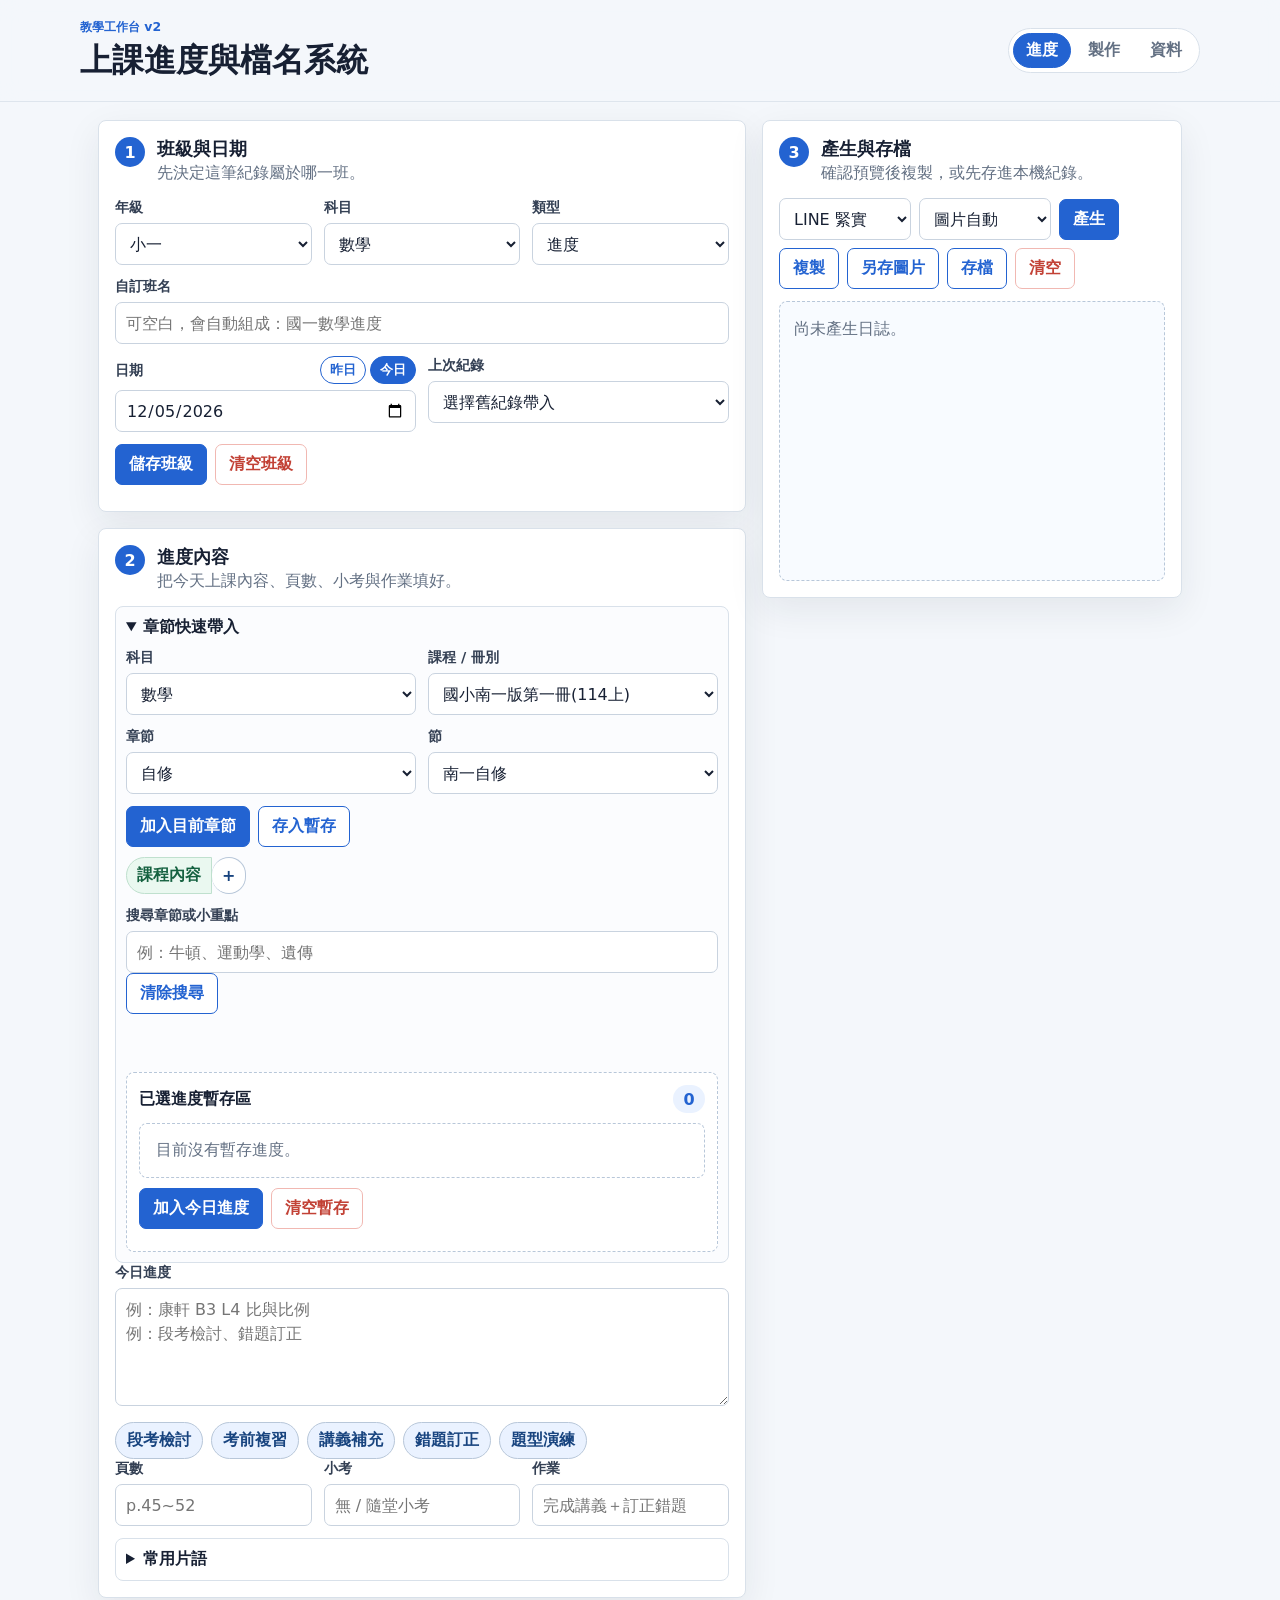
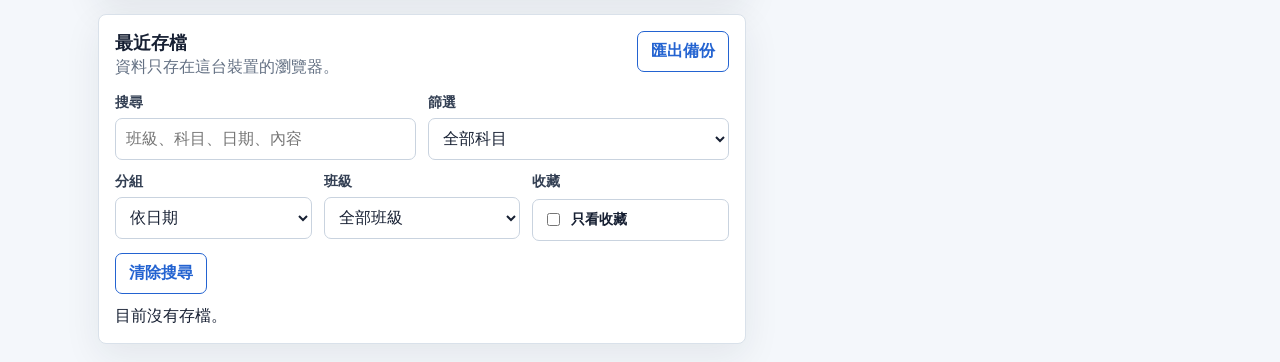
==== commit 8aee1ab6: "Add production workspace flow, drafts, allocation and bank preflight" ====
--- a/index.html
+++ b/index.html
@@ -4,12 +4,12 @@
   <meta charset="utf-8">
   <meta name="viewport" content="width=device-width, initial-scale=1">
   <title>上課進度與檔名系統 v0.8 單機版</title>
-  <link rel="stylesheet" href="styles.css?v=20260906-production-work-card">
+  <link rel="stylesheet" href="styles.css?v=20261003-workspace-v2">
 </head>
 <body>
   <header class="app-header">
     <div>
-      <p class="eyebrow">Local v0.8</p>
+      <p class="eyebrow">教學工作台 v2</p>
       <h1>上課進度與檔名系統</h1>
     </div>
     <div class="header-actions">
@@ -221,7 +221,7 @@
         <span class="step-index">製</span>
         <div>
           <h2 id="productionTitle">製作中心</h2>
-          <p>先選一次範圍，再決定要輸出檔名、題目或講義。</p>
+          <nav class="production-steps" aria-label="製作流程"><a href="#sharedScopeTitle">1 選範圍</a><a href="#productionOutputTitle">2 選輸出</a><a href="#productionPresetTitle">3 調設定</a><a href="#batchOutputTitle">4 產生結果</a></nav>
         </div>
       </div>
 
@@ -229,8 +229,11 @@
         <div class="section-head compact">
           <div>
             <h2 id="sharedScopeTitle">共用範圍</h2>
-            <p>這裡會同步套用到檔名、題目與講義。</p>
-          </div>
+          </div>
+        </div>
+        <div class="scope-source-switch" role="group" aria-label="範圍來源">
+          <label><input type="radio" name="scopeSource" value="current" checked>目前單元</label>
+          <label><input type="radio" name="scopeSource" value="saved">已暫存範圍</label>
         </div>
         <div class="field-grid three">
           <label>
@@ -281,7 +284,6 @@
           <div class="cache-head">
             <div>
               <strong id="productionScopeCacheTitle">已選製作範圍</strong>
-              <p>可跨章節、跨單元暫存；產生題目或講義時會一併帶入。</p>
             </div>
             <span id="productionScopeCacheCount" class="badge">0</span>
           </div>
@@ -289,7 +291,7 @@
         </div>
       </section>
 
-      <section class="form-section production-mode-section" aria-labelledby="productionModeTitle">
+      <section class="form-section production-mode-section" aria-labelledby="productionModeTitle" hidden>
         <div class="section-head compact">
           <div>
             <h2 id="productionModeTitle">製作模式</h2>
@@ -324,9 +326,13 @@
         <div class="section-head compact">
           <div>
             <h2 id="productionPresetTitle">常用組合</h2>
-            <p>快速套用常見製作設定，仍可再微調。</p>
-          </div>
-        </div>
+          </div>
+        </div>
+        <div class="saved-settings-toolbar">
+          <label><span>組合名稱</span><input id="productionPresetName" maxlength="80" placeholder="例如：高二段考 30 題"></label>
+          <button id="saveProductionPresetBtn" class="secondary" type="button"><i data-lucide="bookmark-plus"></i>儲存組合</button>
+        </div>
+        <div id="customProductionPresets" class="saved-item-list"></div>
         <div class="production-preset-row">
           <button class="chip quiet" type="button" data-production-preset="quiz20">隨堂測驗 20 題</button>
           <button class="chip quiet" type="button" data-production-preset="examReview">跨單元段考複習</button>
@@ -339,32 +345,147 @@
       <section class="form-section production-output-section" aria-labelledby="productionOutputTitle">
         <div class="section-head compact">
           <div>
-            <h2 id="productionOutputTitle">要產生什麼</h2>
-            <p>勾選後，下方只會顯示對應的設定。</p>
+            <h2 id="productionOutputTitle">輸出項目</h2>
           </div>
         </div>
         <div class="production-card-grid">
           <label class="production-choice-card">
             <input id="batchOutputFilename" type="checkbox">
             <strong>檔名</strong>
-            <span>產生規範一致的 Word、PDF 或講義檔名。</span>
           </label>
           <label class="production-choice-card">
             <input id="batchOutputQuestion" type="checkbox" checked>
             <strong>題目指令</strong>
-            <span>用本機題庫原題或 AI 仿題製作測驗。</span>
           </label>
           <label class="production-choice-card">
             <input id="batchOutputHandout" type="checkbox">
             <strong>講義指令</strong>
-            <span>依共用範圍產生上課講義需求。</span>
           </label>
           <label class="production-choice-card">
             <input id="batchOutputWorkCard" type="checkbox">
             <strong>工作卡提示詞</strong>
-            <span>把已選範圍整理成可貼給 Codex 的工作卡。</span>
-          </label>
-        </div>
+          </label>
+          <label class="production-choice-card">
+            <input id="batchOutputLearningAid" type="checkbox">
+            <strong>AI學習輔助包</strong>
+          </label>
+        </div>
+      </section>
+
+      <section class="form-section" aria-labelledby="productionDraftTitle">
+        <h2 id="productionDraftTitle">製作草稿</h2>
+        <div class="saved-settings-toolbar">
+          <label><span>草稿名稱</span><input id="productionDraftName" maxlength="80" placeholder="例如：高二三角函數段考"></label>
+          <button id="saveProductionDraftBtn" class="primary-action" type="button"><i data-lucide="save"></i>另存草稿</button>
+          <button id="exportProductionDraftsBtn" class="secondary" type="button" title="匯出草稿與組合"><i data-lucide="download"></i>匯出</button>
+          <button id="importProductionDraftsBtn" class="secondary" type="button" title="匯入草稿與組合"><i data-lucide="upload"></i>匯入</button>
+          <input id="importProductionDraftsFile" type="file" accept=".json,application/json" hidden>
+        </div>
+        <div id="productionDraftList" class="saved-item-list"></div>
+        <p id="productionSaveStatus" role="status"></p>
+      </section>
+
+      <section class="form-section" aria-labelledby="allocationTitle">
+        <h2 id="allocationTitle">跨單元題數分配</h2>
+        <div class="allocation-toolbar">
+          <label><span>分配方式</span><select id="productionAllocationMode"><option value="equal">平均分配</option><option value="weighted">依權重</option><option value="manual">手動分配</option></select></label>
+          <button id="applyProductionAllocationBtn" class="secondary" type="button"><i data-lucide="scale"></i>套用分配</button>
+          <output id="productionAllocationStatus"></output>
+        </div>
+        <div id="productionWeights" class="weight-list"></div>
+      </section>
+
+      <section class="form-section" aria-labelledby="bankPreflightTitle">
+        <h2 id="bankPreflightTitle">題庫預檢</h2>
+        <div class="allocation-toolbar">
+          <button id="bankPreflightBtn" class="secondary" type="button"><i data-lucide="database"></i>檢查連線與候選題</button>
+          <span id="bankPreflightStatus" role="status">尚未檢查</span>
+        </div>
+        <div id="bankPreflightResults"></div>
+      </section>
+
+      <section id="learningAidOptions" class="form-section learning-aid-options hidden-view" aria-labelledby="learningAidTitle">
+        <div class="section-head compact">
+          <div>
+            <h2 id="learningAidTitle">AI學習輔助包內容</h2>
+            <p>四張圖各自選風格與用途；README 只作為輔助包說明檔。</p>
+          </div>
+        </div>
+        <div class="learning-aid-table">
+          <div class="learning-aid-row learning-aid-head">
+            <span>輸出</span>
+            <span>圖片</span>
+            <span>風格</span>
+            <span>用途</span>
+          </div>
+          <label class="learning-aid-row">
+            <input id="learningAidMap" type="checkbox" checked>
+            <strong>00_全冊學習地圖</strong>
+            <select id="learningAidMapStyle">
+              <option value="routeMap" selected>地圖式路線圖</option>
+              <option value="mindMap">心智圖</option>
+              <option value="knowledgeTree">知識樹</option>
+              <option value="dashboard">課程導航圖</option>
+            </select>
+            <select id="learningAidMapUse">
+              <option value="handout" selected>講義用</option>
+              <option value="slide">投影片用</option>
+              <option value="social">社群圖卡用</option>
+              <option value="parentMessage">家長傳訊用</option>
+            </select>
+          </label>
+          <label class="learning-aid-row">
+            <input id="learningAidPreview" type="checkbox" checked>
+            <strong>01_章前預習</strong>
+            <select id="learningAidPreviewStyle">
+              <option value="warmup" selected>概念暖身圖</option>
+              <option value="taskCard">預習任務卡</option>
+              <option value="scenario">情境導入圖</option>
+              <option value="onePage">一頁式預習單</option>
+            </select>
+            <select id="learningAidPreviewUse">
+              <option value="handout" selected>講義用</option>
+              <option value="slide">投影片用</option>
+              <option value="social">社群圖卡用</option>
+              <option value="parentMessage">家長傳訊用</option>
+            </select>
+          </label>
+          <label class="learning-aid-row">
+            <input id="learningAidVisual" type="checkbox" checked>
+            <strong>02_小節視覺圖解</strong>
+            <select id="learningAidVisualStyle">
+              <option value="auto" selected>依內容自動選</option>
+              <option value="flow">流程圖</option>
+              <option value="compare">比較表圖解</option>
+              <option value="cause">因果鏈圖</option>
+              <option value="structure">結構標示圖</option>
+              <option value="timeline">時間軸圖</option>
+            </select>
+            <select id="learningAidVisualUse">
+              <option value="handout" selected>講義用</option>
+              <option value="slide">投影片用</option>
+              <option value="social">社群圖卡用</option>
+              <option value="parentMessage">家長傳訊用</option>
+            </select>
+          </label>
+          <label class="learning-aid-row">
+            <input id="learningAidParent" type="checkbox" checked>
+            <strong>03_家長白話版</strong>
+            <select id="learningAidParentStyle">
+              <option value="parentBrief" selected>家長懶人包</option>
+              <option value="dialogue">親子對話圖</option>
+              <option value="poster">學習重點海報</option>
+              <option value="diagnosis">成績診斷圖</option>
+            </select>
+            <select id="learningAidParentUse">
+              <option value="parentMessage" selected>家長傳訊用</option>
+              <option value="handout">講義用</option>
+              <option value="slide">投影片用</option>
+              <option value="social">社群圖卡用</option>
+            </select>
+          </label>
+        </div>
+        <label class="checkline learning-aid-readme"><input id="learningAidReadme" type="checkbox" checked><span>包含 README.md 說明檔</span></label>
       </section>
     </section>
 
@@ -984,16 +1105,21 @@
         <span class="step-index">出</span>
         <div>
           <h2 id="batchOutputTitle">產生結果</h2>
-          <p>確認設定後按一次產生，需要時再複製完整結果。</p>
         </div>
       </div>
       <div class="toolbar question-actions">
         <button id="buildBatchOutputBtn" class="primary-action" type="button">產生勾選項目</button>
         <button id="copyBatchOutputBtn" class="secondary" type="button">複製全部結果</button>
+        <button id="downloadWorkCardBtn" class="secondary" type="button">下載工作卡 Markdown</button>
       </div>
       <div id="batchOutputPreview" class="batch-output-preview muted">尚未產生結果。</div>
       <div id="productionFinalSummary" class="production-final-summary"></div>
-      <textarea id="batchOutputText" class="batch-output-text collapsed" rows="10" readonly placeholder="按「產生勾選項目」後，這裡會彙整檔名、題目指令與講義指令。"></textarea>
+      <div id="productionResultTabs" class="result-tabs" role="tablist" aria-label="輸出結果"></div>
+      <div id="productionResultPanel" role="tabpanel" hidden>
+        <div class="result-section-actions"><strong id="productionResultTitle"></strong><button id="copyProductionResultBtn" class="secondary" type="button"><i data-lucide="copy"></i>複製此項</button></div>
+        <textarea id="productionResultText" rows="14" readonly aria-label="目前輸出內容"></textarea>
+      </div>
+      <textarea id="batchOutputText" class="batch-output-text collapsed" rows="10" readonly placeholder="按「產生勾選項目」後，這裡會彙整檔名、題目指令、講義指令與工作卡。"></textarea>
     </section>
 
     <section class="panel archive-panel" data-workspace-view="progress" aria-labelledby="archiveTitle">
@@ -1182,7 +1308,6 @@
             <button class="secondary" type="button" data-open-offline="http://127.0.0.1:8799/">開啟頁面</button>
           </div>
         </article>
-
         <article class="offline-card">
           <div>
             <h3>離線上課與檔名系統</h3>
@@ -1218,6 +1343,8 @@
 
   <div id="toast" class="toast" role="status" aria-live="polite"></div>
 
-  <script src="app.js?v=20260906-production-work-card"></script>
+  <script src="vendor/lucide.min.js?v=0.468.0"></script>
+  <script src="app.js?v=20261003-workspace-v2"></script>
+  <script src="production-workspace.js?v=20261003-workspace-v2"></script>
 </body>
 </html>
--- a/styles.css
+++ b/styles.css
@@ -14,6 +14,66 @@
 }
 
 * { box-sizing: border-box; }
+[hidden] { display: none !important; }
+
+.production-steps { display: flex; flex-wrap: wrap; gap: 8px 18px; margin-top: 10px; font-size: 14px; }
+.production-steps a { color: var(--muted); text-decoration: none; padding: 4px 0; }
+.production-steps a:hover { color: var(--blue); }
+.production-active .app-shell { max-width: 1400px; grid-template-columns: minmax(0, 1fr) 280px; align-items: start; }
+.production-active [data-workspace-view="production"] { grid-column: 1; min-width: 0; }
+.production-active .production-sticky-summary { grid-column: 2; grid-row: 1 / span 10; position: sticky; top: 100px; align-self: start; }
+.production-sticky-summary { border-left: 3px solid var(--green); padding: 12px 16px; background: white; }
+.production-sticky-summary summary { font-size: 15px; font-weight: 700; line-height: 1.6; cursor: pointer; }
+.production-sticky-summary p { margin: 10px 0; font-size: 14px; overflow-wrap: anywhere; }
+.production-sticky-summary button { width: 100%; margin-top: 10px; }
+.validation-status { color: var(--red); }
+.scope-source-switch { display: inline-flex; flex-wrap: wrap; gap: 0; border: 1px solid var(--line); border-radius: 6px; overflow: hidden; margin: 4px 0 18px; }
+.scope-source-switch label { display: flex; align-items: center; gap: 8px; padding: 10px 14px; cursor: pointer; margin: 0; font-size: 15px; }
+.scope-source-switch label:has(input:checked) { background: var(--soft-green); color: #086647; }
+.scope-source-switch input { width: 16px; height: 16px; margin: 0; }
+.saved-settings-toolbar, .allocation-toolbar { display: flex; flex-wrap: wrap; align-items: end; gap: 10px; margin: 12px 0; }
+.saved-settings-toolbar label { flex: 1 1 220px; margin: 0; }
+.allocation-toolbar label { width: 160px; margin: 0; }
+.allocation-toolbar output { flex: 1 1 220px; font-size: 14px; padding: 10px 0; }
+.saved-item { display: grid; grid-template-columns: minmax(0, 1fr) auto 36px 36px; gap: 6px; align-items: center; border-bottom: 1px solid var(--line); padding: 6px 0; }
+.saved-item span, .saved-empty { font-size: 13px; color: var(--muted); }
+.saved-item-name { text-align: left; background: transparent; border: 0; padding: 8px 4px; color: var(--ink); overflow-wrap: anywhere; min-width: 0; }
+.icon-button { width: 36px; height: 36px; display: inline-flex; align-items: center; justify-content: center; background: transparent; padding: 6px; border: 1px solid var(--line); border-radius: 4px; }
+button .lucide { width: 18px; height: 18px; flex-shrink: 0; vertical-align: middle; }
+.weight-list { display: grid; gap: 8px; }
+.weight-list label { display: grid; grid-template-columns: minmax(0, 1fr) 80px; gap: 10px; align-items: center; font-size: 14px; }
+.weight-list span { overflow-wrap: anywhere; }
+#bankPreflightResults { overflow-x: auto; font-size: 14px; line-height: 1.6; }
+#bankPreflightResults table { width: 100%; border-collapse: collapse; margin-top: 12px; }
+#bankPreflightResults th, #bankPreflightResults td { text-align: left; padding: 8px; border-bottom: 1px solid var(--line); min-width: 80px; }
+.result-tabs { display: flex; flex-wrap: wrap; gap: 4px; border-bottom: 1px solid var(--line); margin: 16px 0 12px; }
+.result-tabs button { font-size: 14px; padding: 9px 12px; border: 0; border-radius: 0; background: transparent; color: var(--muted); }
+.result-tabs button[aria-selected="true"] { color: var(--blue); border-bottom: 3px solid var(--blue); background: var(--soft-blue); }
+.result-section-actions { display: flex; align-items: center; justify-content: space-between; gap: 8px; margin-bottom: 8px; }
+.result-section-actions strong { font-size: 15px; }
+#productionResultText { width: 100%; min-height: 320px; resize: vertical; font-size: 14px; line-height: 1.8; }
+[id$="Title"] { scroll-margin-top: 100px; }
+.production-active .production-card-grid { grid-template-columns: repeat(3, minmax(0, 1fr)); }
+.production-active .question-layout { grid-template-columns: minmax(0, 1fr); }
+.production-active .production-choice-card { border-radius: 6px; min-height: 52px; padding: 12px; align-items: center; }
+.production-active .production-choice-card strong { font-size: 15px; }
+.production-active .form-section { box-shadow: none; border-radius: 0; border-width: 0 0 1px; background: transparent; padding: 16px 0; }
+
+@media (max-width: 1000px) {
+  .production-active .app-shell { grid-template-columns: minmax(0, 1fr); padding-bottom: 130px; }
+  .production-active .production-sticky-summary { position: fixed; grid-column: auto; grid-row: auto; top: auto; bottom: 0; left: 0; right: 0; z-index: 15; max-height: 45vh; overflow-y: auto; border-left: 0; border-top: 2px solid var(--green); padding: 10px 18px; display: grid; grid-template-columns: minmax(0, 1fr) auto; gap: 12px; align-items: start; box-shadow: 0 -4px 18px rgba(0,0,0,.08); }
+  .production-sticky-summary button { width: auto; margin: 0; font-size: 14px; white-space: nowrap; }
+  .production-sticky-summary summary { font-size: 13px; }
+  .production-active .production-card-grid { grid-template-columns: repeat(2, minmax(0, 1fr)); }
+}
+@media (max-width: 480px) {
+  .saved-item { grid-template-columns: minmax(0, 1fr) 36px 36px; }
+  .saved-item span { display: none; }
+  .production-steps { gap: 6px 10px; font-size: 12px; }
+  .result-section-actions { flex-wrap: wrap; }
+  .production-active .production-choice-card { padding: 10px; }
+  .production-active .production-choice-card strong { font-size: 14px; }
+}
 
 body {
   margin: 0;
@@ -432,8 +492,57 @@
 
 .production-card-grid {
   display: grid;
-  grid-template-columns: repeat(3, minmax(0, 1fr));
+  grid-template-columns: repeat(auto-fit, minmax(220px, 1fr));
   gap: 10px;
+}
+
+.learning-aid-options {
+  border-color: #bfdbfe;
+  background: #f8fbff;
+}
+
+.learning-aid-table {
+  display: grid;
+  gap: 8px;
+}
+
+.learning-aid-row {
+  display: grid;
+  grid-template-columns: auto minmax(180px, 1.2fr) minmax(180px, 1fr) minmax(150px, .8fr);
+  gap: 10px;
+  align-items: center;
+  padding: 10px;
+  border: 1px solid #c6d3e2;
+  border-radius: 8px;
+  background: #fff;
+}
+
+.learning-aid-row input {
+  width: 18px;
+  min-height: 18px;
+}
+
+.learning-aid-row strong {
+  color: #1e3d78;
+  font-size: .95rem;
+}
+
+.learning-aid-row select {
+  min-height: 40px;
+}
+
+.learning-aid-head {
+  padding: 0 10px;
+  border: 0;
+  background: transparent;
+  color: var(--muted);
+  font-size: .82rem;
+  font-weight: 900;
+}
+
+.learning-aid-readme {
+  margin-top: 10px;
+  background: #fff;
 }
 
 .production-mode-grid {
@@ -609,7 +718,7 @@
 
 .production-final-summary {
   display: grid;
-  grid-template-columns: repeat(4, minmax(0, 1fr));
+  grid-template-columns: repeat(auto-fit, minmax(160px, 1fr));
   gap: 10px;
   margin: 10px 0;
 }
@@ -1660,7 +1769,6 @@
   color: #253858;
   font-size: 1.05rem;
 }
-
 
 .offline-list {
   display: grid;
@@ -1739,6 +1847,8 @@
   .field-grid.four { grid-template-columns: repeat(2, 1fr); }
   .production-mode-grid { grid-template-columns: repeat(2, minmax(0, 1fr)); }
   .production-final-summary { grid-template-columns: repeat(2, minmax(0, 1fr)); }
+  .learning-aid-row { grid-template-columns: auto minmax(0, 1fr); }
+  .learning-aid-row select { grid-column: 2; }
   .course-data-grid { grid-template-columns: 1fr; }
   .offline-grid { grid-template-columns: 1fr; }
   .course-data-outline { min-height: auto; }
@@ -1759,6 +1869,9 @@
   .app-shell { padding: 10px; gap: 10px; }
   .panel { padding: 12px; }
   .field-grid.two, .field-grid.three, .field-grid.four, .mode-choice, .production-mode-grid, .production-final-summary { grid-template-columns: 1fr; }
+  .learning-aid-row { grid-template-columns: 1fr; }
+  .learning-aid-row input, .learning-aid-row select { grid-column: auto; }
+  .learning-aid-head { display: none; }
   .check-grid { grid-template-columns: 1fr; }
   .compact-fields { gap: 8px; }
   .filename-result { grid-template-columns: 1fr; }
